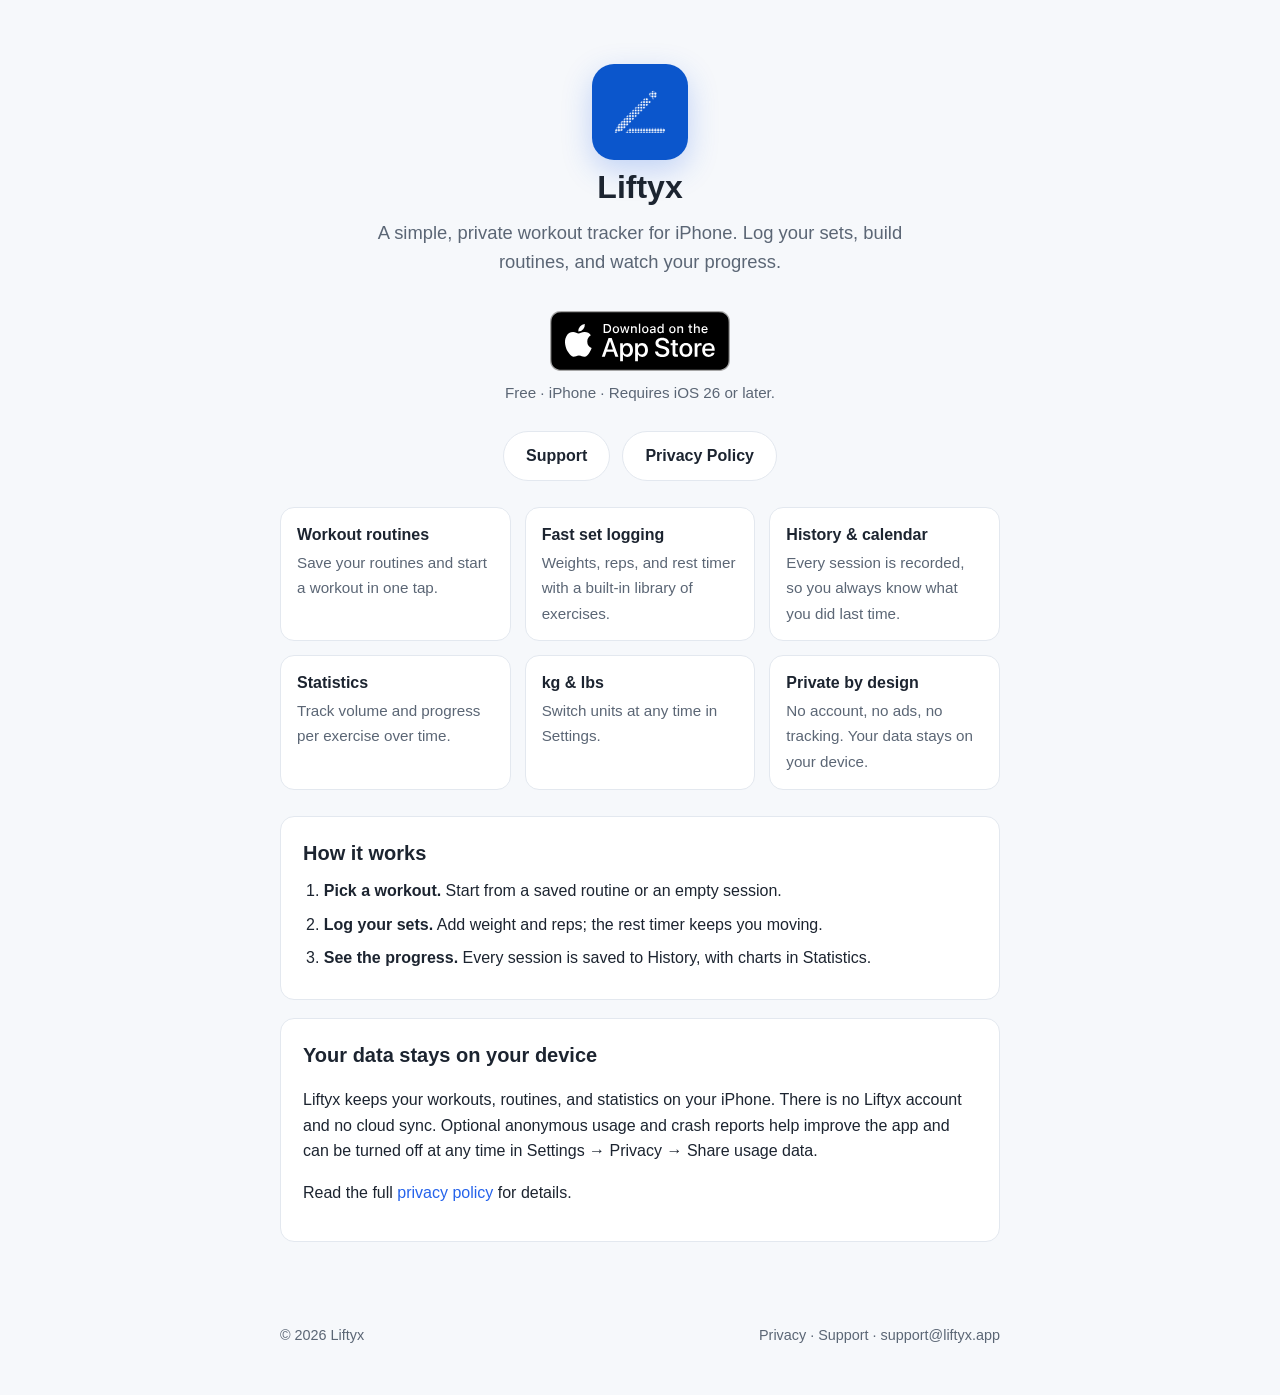
==== index.html @ 0518767a "docs: use site-home campaign link for App Store badge Co-Authored-By: Claude Opus 5.5 <noreply@anthr" ====
<!DOCTYPE html>
<html lang="en">
<head>
  <meta charset="utf-8">
  <meta name="viewport" content="width=device-width, initial-scale=1">
  <title>Liftyx — Private workout tracker for iPhone</title>
  <meta name="description" content="Simple, private workout tracker for iPhone. Log sets, build routines, and track progress — no account, no ads, your data stays on your device.">
  <link rel="canonical" href="https://liftyx.app/">
  <meta name="robots" content="index,follow">
  <meta name="theme-color" content="#0B56CC">
  <meta name="apple-itunes-app" content="app-id=6827282064">
  <link rel="icon" href="/favicon.ico" sizes="any">
  <link rel="icon" type="image/png" sizes="48x48" href="/assets/icon-48.png">
  <link rel="icon" type="image/png" sizes="96x96" href="/assets/icon-96.png">
  <link rel="icon" type="image/png" sizes="192x192" href="/assets/icon-192.png">
  <link rel="icon" type="image/png" sizes="512x512" href="/assets/icon-512.png">
  <link rel="apple-touch-icon" sizes="180x180" href="/assets/icon-180.png">
  <meta property="og:type" content="website">
  <meta property="og:site_name" content="Liftyx">
  <meta property="og:title" content="Liftyx — Private workout tracker for iPhone">
  <meta property="og:description" content="Log sets, build routines, and track progress without an account. No ads, no cloud sync — your data stays on your device.">
  <meta property="og:url" content="https://liftyx.app/">
  <meta property="og:image" content="https://liftyx.app/assets/og-image-iphone.png">
  <meta property="og:image:type" content="image/png">
  <meta property="og:image:width" content="1200">
  <meta property="og:image:height" content="630">
  <meta property="og:image:alt" content="Liftyx app icon and name on a blue background">
  <meta name="twitter:card" content="summary_large_image">
  <meta name="twitter:title" content="Liftyx — Private workout tracker for iPhone">
  <meta name="twitter:description" content="Log sets, build routines, and track progress without an account. No ads, no cloud sync — your data stays on your device.">
  <meta name="twitter:image" content="https://liftyx.app/assets/og-image-iphone.png">
  <meta name="twitter:image:alt" content="Liftyx app icon and name on a blue background">
  <link rel="stylesheet" href="styles.css">
  <script type="application/ld+json">
  {
    "@context": "https://schema.org",
    "@type": "MobileApplication",
    "name": "Liftyx",
    "url": "https://liftyx.app/",
    "image": "https://liftyx.app/assets/icon-512.png",
    "description": "A simple, private workout tracker for iPhone. Log sets, build routines, and track progress without an account.",
    "applicationCategory": "HealthApplication",
    "operatingSystem": "iOS 26 or later",
    "installUrl": "https://apps.apple.com/app/liftyx/id6827282064",
    "isAccessibleForFree": true,
    "offers": {
      "@type": "Offer",
      "price": "0",
      "priceCurrency": "USD"
    },
    "publisher": {
      "@type": "Organization",
      "name": "Liftyx",
      "url": "https://liftyx.app/"
    }
  }
  </script>
  <!-- Anonymous, cookieless page analytics (TelemetryDeck, EU). One event per
       visit; no cookies, no persistent identifier, no cross-site tracking. -->
  <script async
    src="https://cdn.telemetrydeck.com/websdk/telemetrydeck.min.js"
    data-app-id="2E9BFF76-CD1D-43EB-8166-FA7D9A68DCD7"
    data-page-engagement="false"></script>
</head>
<body>
  <main>
    <section class="hero">
      <img src="assets/icon-512.png" alt="Liftyx app icon" width="96" height="96">
      <h1>Liftyx</h1>
      <p class="tagline">A simple, private workout tracker for iPhone. Log your sets, build routines, and watch your progress.</p>
    </section>

    <p class="app-store">
      <a id="app-store-link"
         href="https://apps.apple.com/app/apple-store/id6827282064?pt=129602377&amp;ct=site-home&amp;mt=8"
         aria-label="Download Liftyx on the App Store">
        <picture>
          <source media="(prefers-color-scheme: dark)" srcset="assets/app-store-badge-white.svg">
          <img src="assets/app-store-badge-black.svg"
               alt="Download on the App Store" width="180" height="60">
        </picture>
      </a>
    </p>
    <p class="notice">Free · iPhone · Requires iOS&nbsp;26 or later.</p>

    <div class="actions">
      <a class="button" href="support.html">Support</a>
      <a class="button" href="privacy.html">Privacy Policy</a>
    </div>

    <ul class="features">
      <li>
        <strong>Workout routines</strong>
        <span>Save your routines and start a workout in one tap.</span>
      </li>
      <li>
        <strong>Fast set logging</strong>
        <span>Weights, reps, and rest timer with a built-in library of exercises.</span>
      </li>
      <li>
        <strong>History &amp; calendar</strong>
        <span>Every session is recorded, so you always know what you did last time.</span>
      </li>
      <li>
        <strong>Statistics</strong>
        <span>Track volume and progress per exercise over time.</span>
      </li>
      <li>
        <strong>kg &amp; lbs</strong>
        <span>Switch units at any time in Settings.</span>
      </li>
      <li>
        <strong>Private by design</strong>
        <span>No account, no ads, no tracking. Your data stays on your device.</span>
      </li>
    </ul>

    <div class="card">
      <h2>How it works</h2>
      <ol class="steps">
        <li><strong>Pick a workout.</strong> Start from a saved routine or an empty session.</li>
        <li><strong>Log your sets.</strong> Add weight and reps; the rest timer keeps you moving.</li>
        <li><strong>See the progress.</strong> Every session is saved to History, with charts in Statistics.</li>
      </ol>
    </div>

    <div class="card">
      <h2>Your data stays on your device</h2>
      <p>
        Liftyx keeps your workouts, routines, and statistics on your iPhone.
        There is no Liftyx account and no cloud sync. Optional anonymous usage and
        crash reports help improve the app and can be turned off at any time in
        Settings&nbsp;→&nbsp;Privacy&nbsp;→&nbsp;Share usage data.
      </p>
      <p>
        Read the full <a href="privacy.html">privacy policy</a> for details.
      </p>
    </div>
  </main>

  <footer>
    <span>© 2026 Liftyx</span>
    <span>
      <a href="privacy.html">Privacy</a> ·
      <a href="support.html">Support</a> ·
      <a href="mailto:support@liftyx.app">support@liftyx.app</a>
    </span>
  </footer>

  <script>
    // One anonymous click signal when the App Store badge is used. The v3 web
    // endpoint derives the same cookieless visitor hash as the pageview.
    (function () {
      var link = document.getElementById("app-store-link");
      if (!link) return;

      link.addEventListener("click", function () {
        var config = document.querySelector("script[data-app-id]");
        var appID = config && config.getAttribute("data-app-id");
        if (!appID) return;

        var isLocal =
          /^localhost$|^127(\.\d+){0,2}\.\d+$|^\[::1?\]$/.test(window.location.hostname) ||
          window.location.protocol === "file:";

        var payload = {
          appID: appID,
          url: window.location.href,
          referrer: document.referrer,
          locale: navigator.language,
          type: "Actions.AppStoreLink.clicked",
          isTestMode: isLocal ? "true" : "false",
        };
        var body = JSON.stringify(payload);
        var endpoint = "https://nom.telemetrydeck.com/v3/w/";

        if (navigator.sendBeacon) {
          navigator.sendBeacon(endpoint, new Blob([body], { type: "text/plain" }));
        } else {
          fetch(endpoint, {
            method: "POST",
            headers: { "Content-Type": "text/plain" },
            body: body,
            keepalive: true,
          });
        }
      });
    })();
  </script>
</body>
</html>
---- styles.css ----
/* Liftyx landing & policy pages — no external resources, no tracking. */

:root {
  --bg: #f6f8fb;
  --card: #ffffff;
  --text: #1c2430;
  --muted: #5b6675;
  --accent: #2563eb;
  --accent-strong: #1d4ed8;
  --border: #e3e8ef;
  --radius: 14px;
}

@media (prefers-color-scheme: dark) {
  :root {
    --bg: #0f1420;
    --card: #171e2c;
    --text: #e8ecf3;
    --muted: #a0aab8;
    --accent: #6d9bff;
    --accent-strong: #8db2ff;
    --border: #263041;
  }
}

* {
  box-sizing: border-box;
}

html {
  -webkit-text-size-adjust: 100%;
}

body {
  margin: 0;
  font-family: -apple-system, BlinkMacSystemFont, "Segoe UI", Roboto, Helvetica,
    Arial, sans-serif;
  line-height: 1.6;
  background: var(--bg);
  color: var(--text);
}

main {
  max-width: 760px;
  margin: 0 auto;
  padding: 40px 20px 64px;
}

a {
  color: var(--accent);
  text-decoration: none;
}

a:hover {
  text-decoration: underline;
}

h1 {
  font-size: 2rem;
  line-height: 1.2;
  margin: 0 0 8px;
}

h2 {
  font-size: 1.25rem;
  margin: 2.2rem 0 0.6rem;
}

h3 {
  font-size: 1.05rem;
  margin: 1.6rem 0 0.4rem;
}

p,
li {
  color: var(--text);
}

.muted {
  color: var(--muted);
}

/* Header / hero */

.hero {
  text-align: center;
  padding: 24px 0 8px;
}

.hero img {
  width: 96px;
  height: 96px;
  border-radius: 22px;
  box-shadow: 0 10px 30px rgba(37, 99, 235, 0.25);
}

.hero p.tagline {
  font-size: 1.15rem;
  color: var(--muted);
  margin: 12px auto 0;
  max-width: 34rem;
}

/* Cards */

.card {
  background: var(--card);
  border: 1px solid var(--border);
  border-radius: var(--radius);
  padding: 20px 22px;
  margin: 18px 0;
}

.card h2:first-child {
  margin-top: 0;
}

.steps {
  margin: 0;
  padding-left: 1.3rem;
}

.steps li {
  margin: 8px 0;
}

.features {
  display: grid;
  grid-template-columns: repeat(auto-fit, minmax(220px, 1fr));
  gap: 14px;
  margin: 26px 0;
  padding: 0;
  list-style: none;
}

.features li {
  background: var(--card);
  border: 1px solid var(--border);
  border-radius: var(--radius);
  padding: 14px 16px;
}

.features strong {
  display: block;
  margin-bottom: 2px;
}

.features span {
  color: var(--muted);
  font-size: 0.95rem;
}

/* Buttons */

.actions {
  display: flex;
  flex-wrap: wrap;
  gap: 12px;
  justify-content: center;
  margin: 26px 0 8px;
}

.button {
  display: inline-block;
  padding: 11px 22px;
  border-radius: 999px;
  font-weight: 600;
  border: 1px solid var(--border);
  background: var(--card);
  color: var(--text);
}

.button.primary {
  background: var(--accent-strong);
  border-color: var(--accent-strong);
  color: #fff;
}

.button.primary:hover {
  text-decoration: none;
  filter: brightness(1.05);
}

.button:hover {
  text-decoration: none;
}

/* App Store badge */

.app-store {
  margin: 26px 0 0;
  display: flex;
  justify-content: center;
}

.app-store a {
  display: inline-block;
  border-radius: 10px;
}

.app-store img {
  display: block;
  width: 180px;
  height: auto;
}

.notice {
  text-align: center;
  color: var(--muted);
  font-size: 0.95rem;
  margin-top: 10px;
}

/* Article pages */

.article h1 {
  margin-bottom: 4px;
}

.article .updated {
  color: var(--muted);
  margin-top: 0;
}

.article ul {
  padding-left: 1.25rem;
}

.article li {
  margin: 6px 0;
}

.back {
  display: inline-block;
  margin-bottom: 18px;
  font-size: 0.95rem;
}

/* Footer */

footer {
  max-width: 760px;
  margin: 0 auto;
  padding: 0 20px 48px;
  color: var(--muted);
  font-size: 0.9rem;
  display: flex;
  flex-wrap: wrap;
  gap: 8px 18px;
  justify-content: space-between;
}

footer a {
  color: var(--muted);
}

@media (max-width: 480px) {
  h1 {
    font-size: 1.6rem;
  }

  main {
    padding-top: 28px;
  }
}
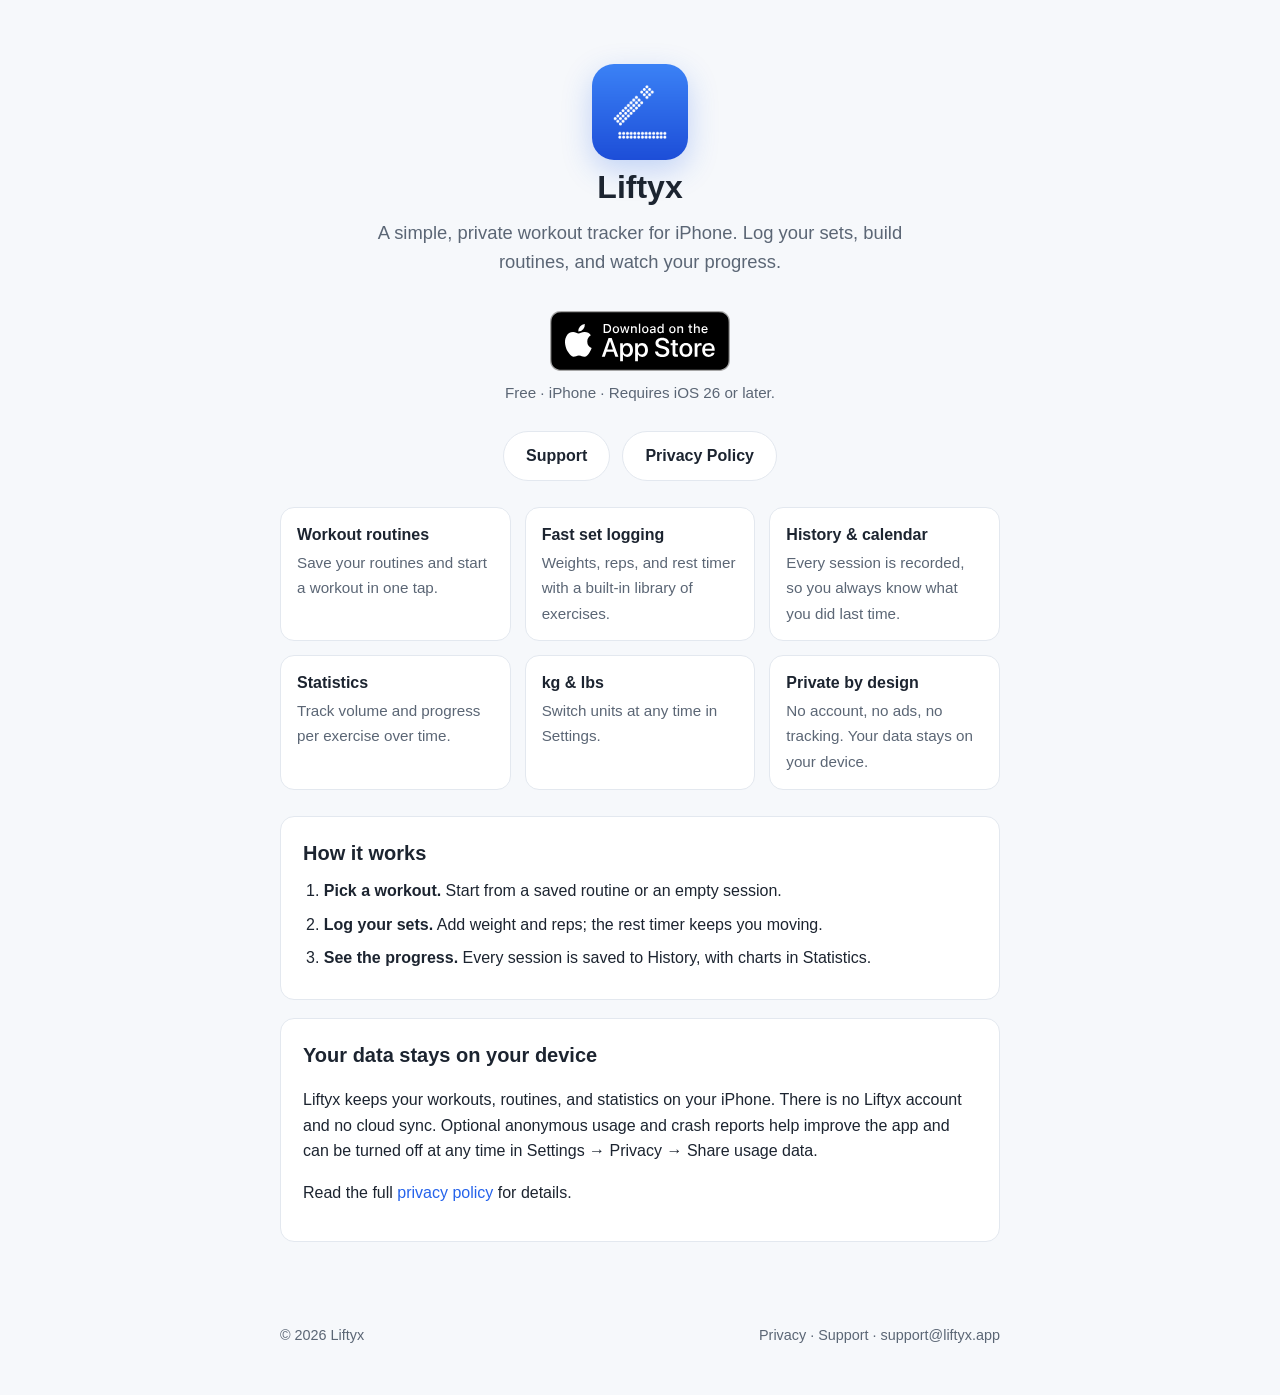
==== commit a738ab40: "docs: switch to the refined halftone pencil icon" ====
--- a/index.html
+++ b/index.html
@@ -72,7 +72,7 @@
 
     <p class="app-store">
       <a id="app-store-link"
-         href="https://apps.apple.com/app/apple-store/id6827282064?pt=129602377&amp;ct=site-home&amp;mt=8"
+         href="https://apps.apple.com/app/liftyx/id6827282064"
          aria-label="Download Liftyx on the App Store">
         <picture>
           <source media="(prefers-color-scheme: dark)" srcset="assets/app-store-badge-white.svg">
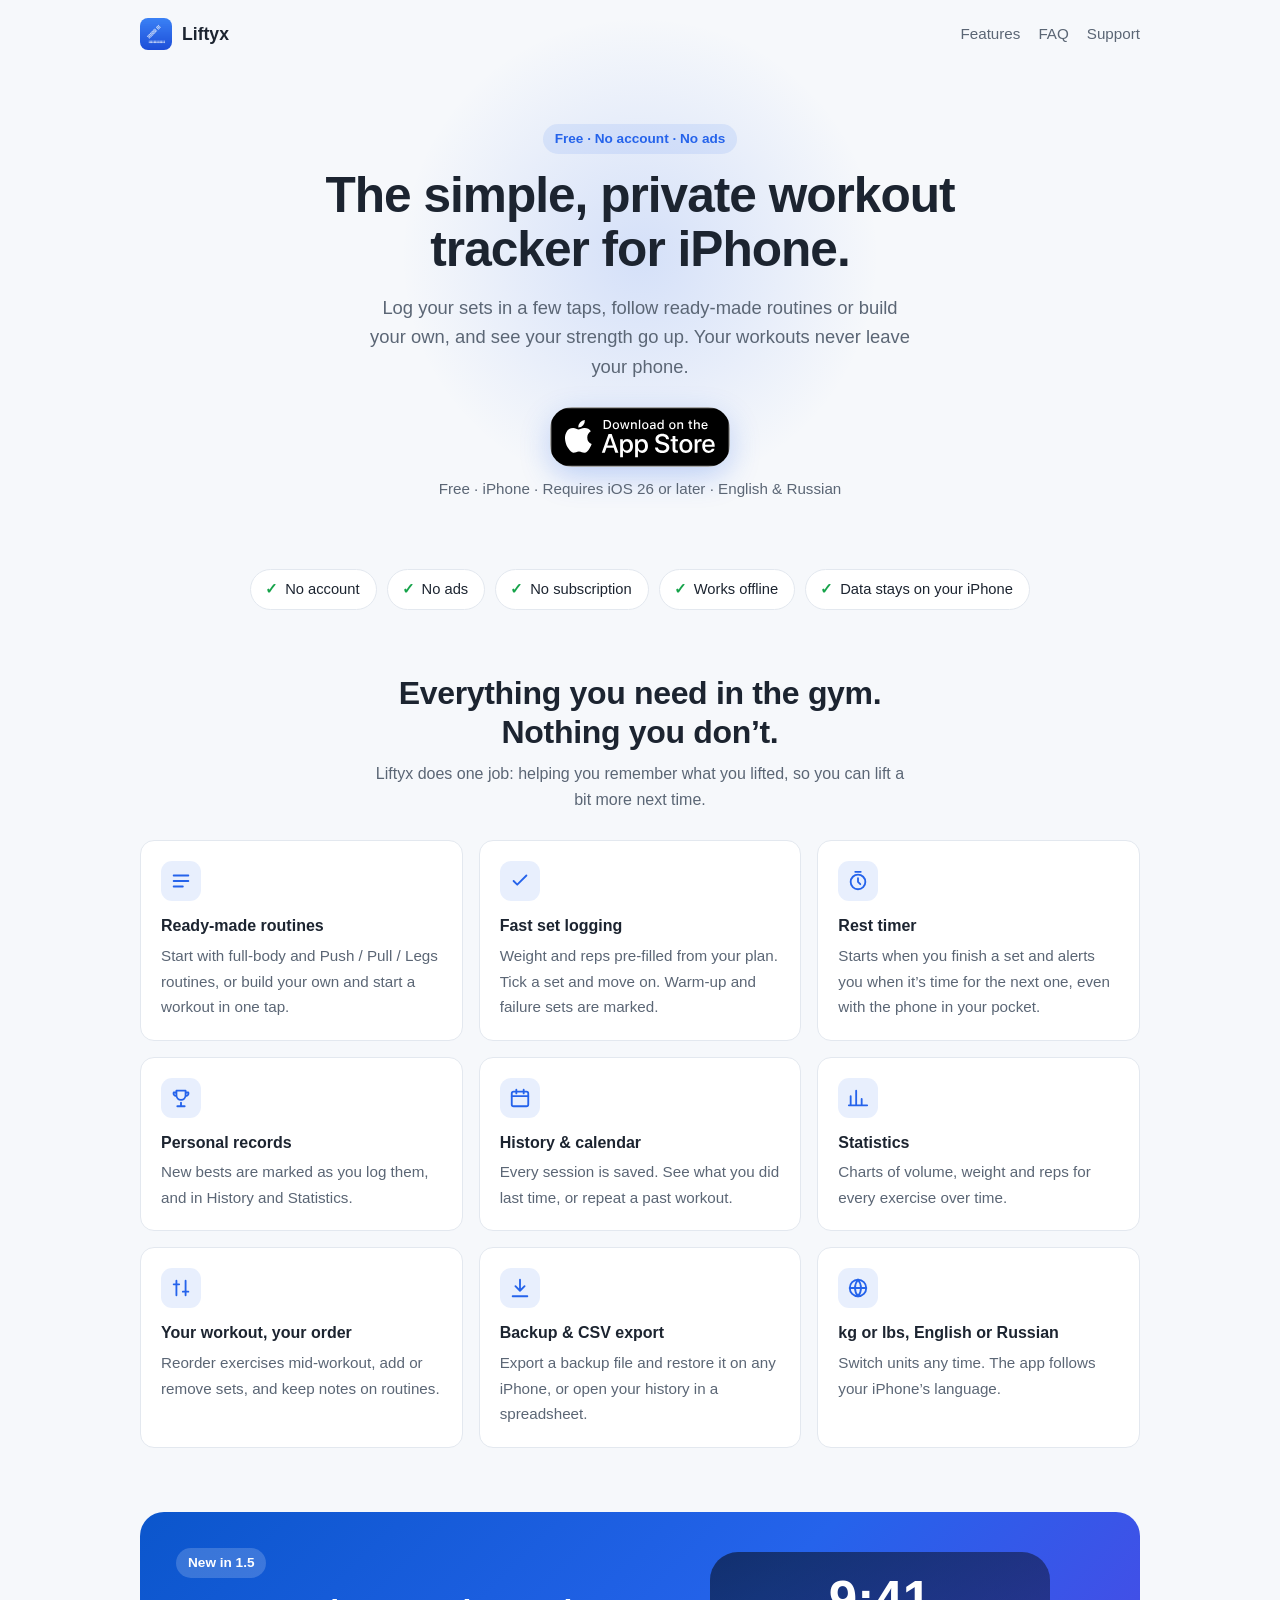
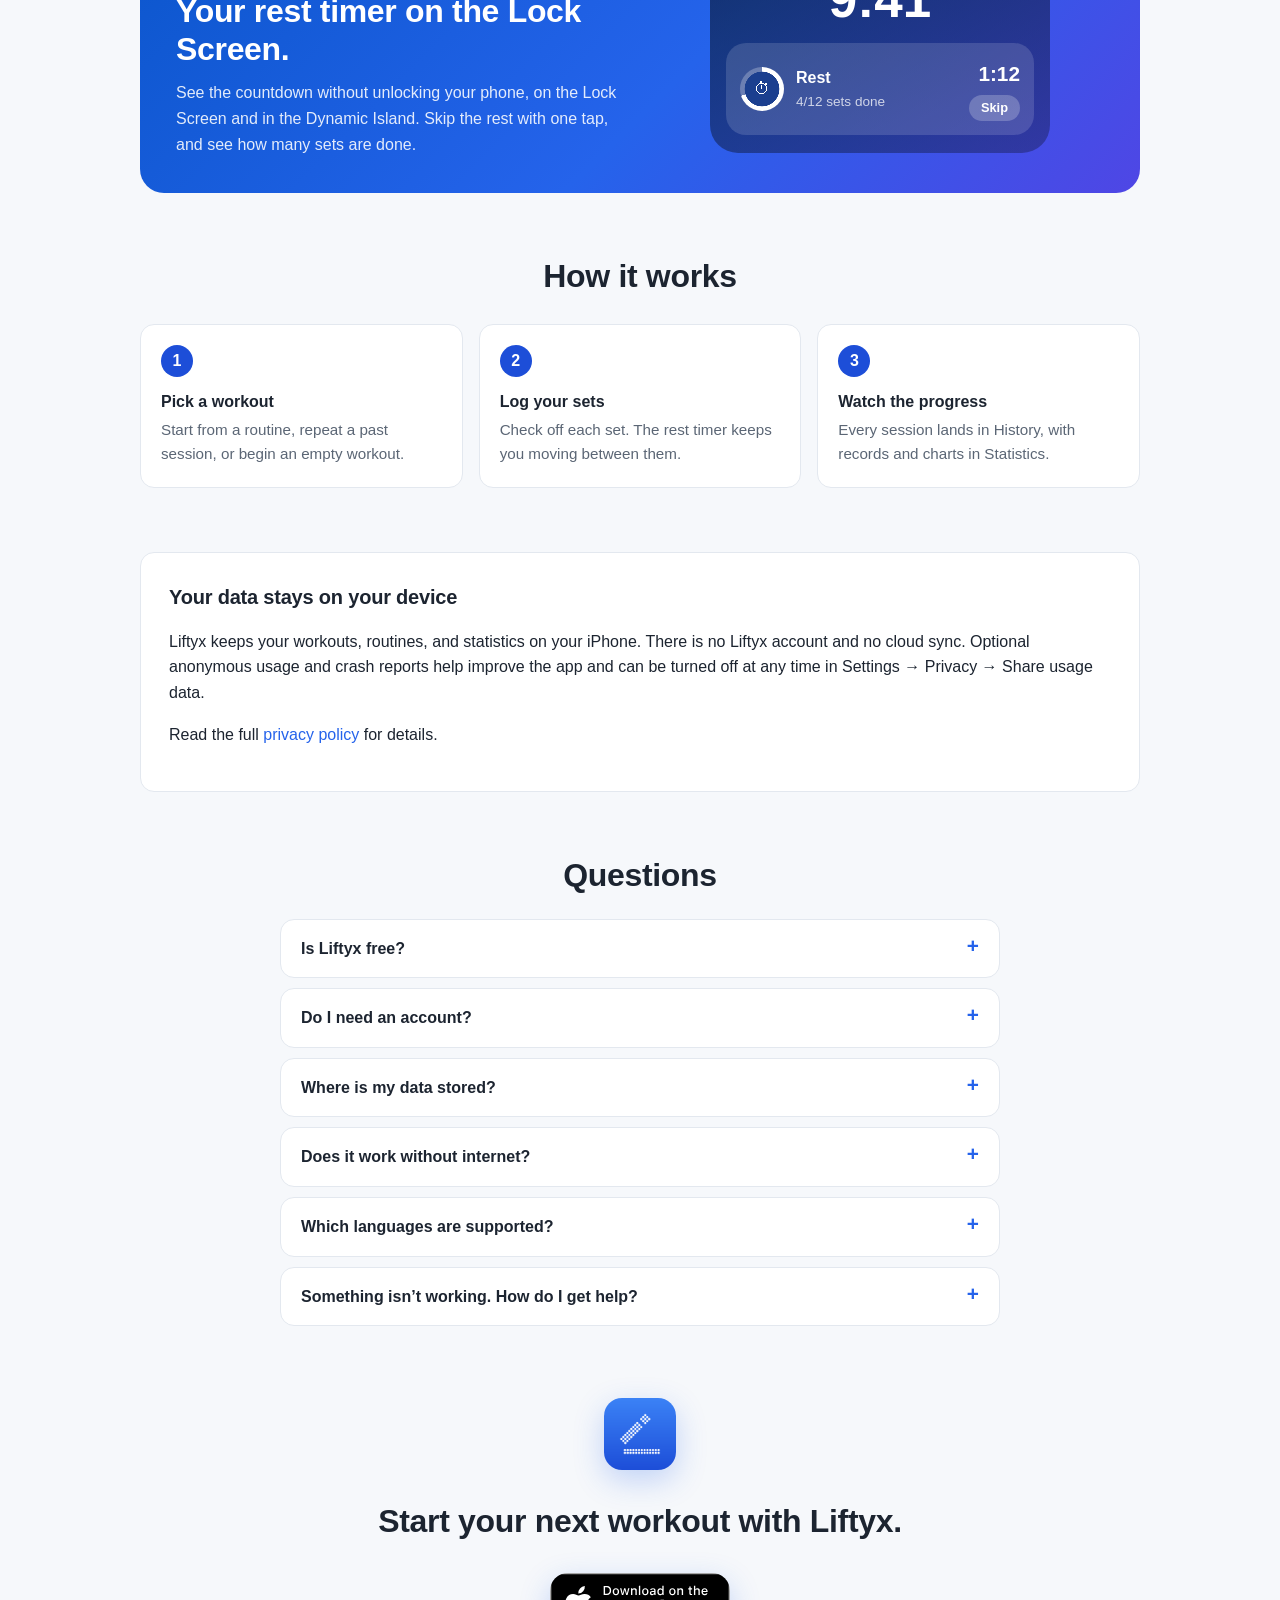
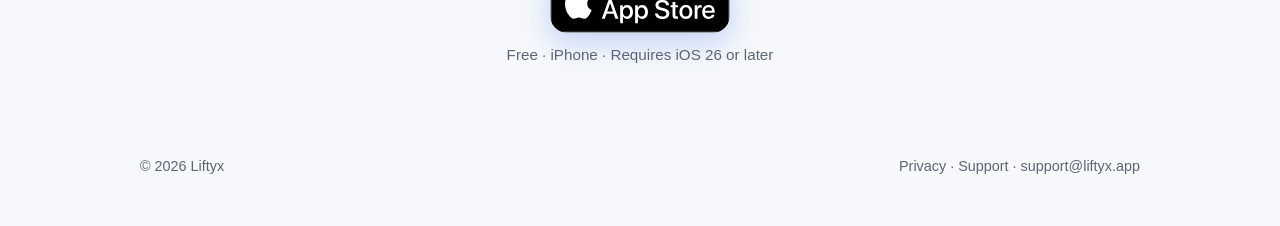
==== commit 68b2370d: "docs: redesign the landing page and add features and FAQ Adds a navigation bar, a centred header, th" ====
--- a/index.html
+++ b/index.html
@@ -43,6 +43,8 @@
     "operatingSystem": "iOS 26 or later",
     "installUrl": "https://apps.apple.com/app/liftyx/id6827282064",
     "isAccessibleForFree": true,
+    "inLanguage": ["en", "ru"],
+    "featureList": "Workout routines, set logging, rest timer, personal records, history calendar, statistics charts, kg and lbs, backup and CSV export",
     "offers": {
       "@type": "Offer",
       "price": "0",
@@ -55,6 +57,39 @@
     }
   }
   </script>
+  <script type="application/ld+json">
+  {
+    "@context": "https://schema.org",
+    "@type": "FAQPage",
+    "mainEntity": [
+      {
+        "@type": "Question",
+        "name": "Is Liftyx free?",
+        "acceptedAnswer": { "@type": "Answer", "text": "Yes. Liftyx is free, with no subscription, no in-app purchases and no ads." }
+      },
+      {
+        "@type": "Question",
+        "name": "Do I need an account?",
+        "acceptedAnswer": { "@type": "Answer", "text": "No. Open the app and start logging. There is no sign-up and no Liftyx account." }
+      },
+      {
+        "@type": "Question",
+        "name": "Where is my data stored?",
+        "acceptedAnswer": { "@type": "Answer", "text": "On your iPhone. Liftyx has no cloud sync. You can export a backup file at any time and import it on another iPhone, or export your history as CSV for a spreadsheet." }
+      },
+      {
+        "@type": "Question",
+        "name": "Does it work without internet?",
+        "acceptedAnswer": { "@type": "Answer", "text": "Yes. Everything works offline, so a gym with no signal is not a problem." }
+      },
+      {
+        "@type": "Question",
+        "name": "Which languages are supported?",
+        "acceptedAnswer": { "@type": "Answer", "text": "English and Russian. The app follows your iPhone's language." }
+      }
+    ]
+  }
+  </script>
   <!-- Anonymous, cookieless page analytics (TelemetryDeck, EU). One event per
        visit; no cookies, no persistent identifier, no cross-site tracking. -->
   <script async
@@ -62,69 +97,146 @@
     data-app-id="2E9BFF76-CD1D-43EB-8166-FA7D9A68DCD7"
     data-page-engagement="false"></script>
 </head>
-<body>
+<body class="landing">
+  <header class="site-nav">
+    <a class="brand" href="/">
+      <img src="assets/icon-96.png" alt="" width="32" height="32">
+      <span>Liftyx</span>
+    </a>
+    <nav aria-label="Main">
+      <a href="#features">Features</a>
+      <a href="#faq">FAQ</a>
+      <a href="support.html">Support</a>
+    </nav>
+  </header>
+
   <main>
     <section class="hero">
-      <img src="assets/icon-512.png" alt="Liftyx app icon" width="96" height="96">
-      <h1>Liftyx</h1>
-      <p class="tagline">A simple, private workout tracker for iPhone. Log your sets, build routines, and watch your progress.</p>
-    </section>
-
-    <p class="app-store">
-      <a id="app-store-link"
-         href="https://apps.apple.com/app/liftyx/id6827282064"
-         aria-label="Download Liftyx on the App Store">
-        <picture>
-          <source media="(prefers-color-scheme: dark)" srcset="assets/app-store-badge-white.svg">
-          <img src="assets/app-store-badge-black.svg"
-               alt="Download on the App Store" width="180" height="60">
-        </picture>
-      </a>
-    </p>
-    <p class="notice">Free · iPhone · Requires iOS&nbsp;26 or later.</p>
-
-    <div class="actions">
-      <a class="button" href="support.html">Support</a>
-      <a class="button" href="privacy.html">Privacy Policy</a>
-    </div>
-
-    <ul class="features">
-      <li>
-        <strong>Workout routines</strong>
-        <span>Save your routines and start a workout in one tap.</span>
-      </li>
-      <li>
-        <strong>Fast set logging</strong>
-        <span>Weights, reps, and rest timer with a built-in library of exercises.</span>
-      </li>
-      <li>
-        <strong>History &amp; calendar</strong>
-        <span>Every session is recorded, so you always know what you did last time.</span>
-      </li>
-      <li>
-        <strong>Statistics</strong>
-        <span>Track volume and progress per exercise over time.</span>
-      </li>
-      <li>
-        <strong>kg &amp; lbs</strong>
-        <span>Switch units at any time in Settings.</span>
-      </li>
-      <li>
-        <strong>Private by design</strong>
-        <span>No account, no ads, no tracking. Your data stays on your device.</span>
-      </li>
+      <div class="hero-copy">
+        <p class="eyebrow">Free · No account · No ads</p>
+        <h1>The simple, private workout tracker for iPhone.</h1>
+        <p class="tagline">Log your sets in a few taps, follow ready-made routines or build your own, and see your strength go up. Your workouts never leave your phone.</p>
+
+        <p class="app-store">
+          <a id="app-store-link" class="app-store-link"
+             href="https://apps.apple.com/app/apple-store/id6827282064?pt=129602377&amp;ct=site-home&amp;mt=8"
+             aria-label="Download Liftyx on the App Store">
+            <picture>
+              <source media="(prefers-color-scheme: dark)" srcset="assets/app-store-badge-white.svg">
+              <img src="assets/app-store-badge-black.svg"
+                   alt="Download on the App Store" width="180" height="60">
+            </picture>
+          </a>
+        </p>
+        <p class="notice">Free · iPhone · Requires iOS&nbsp;26 or later · English &amp; Russian</p>
+      </div>
+    </section>
+
+    <ul class="trust" aria-label="Promises">
+      <li>No account</li>
+      <li>No ads</li>
+      <li>No subscription</li>
+      <li>Works offline</li>
+      <li>Data stays on your iPhone</li>
     </ul>
 
-    <div class="card">
-      <h2>How it works</h2>
-      <ol class="steps">
-        <li><strong>Pick a workout.</strong> Start from a saved routine or an empty session.</li>
-        <li><strong>Log your sets.</strong> Add weight and reps; the rest timer keeps you moving.</li>
-        <li><strong>See the progress.</strong> Every session is saved to History, with charts in Statistics.</li>
+    <section id="features" class="section">
+      <h2 class="section-title">Everything you need in the gym. Nothing you don’t.</h2>
+      <p class="section-lead">Liftyx does one job: helping you remember what you lifted, so you can lift a bit more next time.</p>
+
+      <ul class="features">
+        <li>
+          <span class="icon" aria-hidden="true"><svg viewBox="0 0 24 24"><path d="M4 6h16M4 12h16M4 18h10"/></svg></span>
+          <strong>Ready-made routines</strong>
+          <span>Start with full-body and Push / Pull / Legs routines, or build your own and start a workout in one tap.</span>
+        </li>
+        <li>
+          <span class="icon" aria-hidden="true"><svg viewBox="0 0 24 24"><path d="M5 12l4 4L19 6"/></svg></span>
+          <strong>Fast set logging</strong>
+          <span>Weight and reps pre-filled from your plan. Tick a set and move on. Warm-up and failure sets are marked.</span>
+        </li>
+        <li>
+          <span class="icon" aria-hidden="true"><svg viewBox="0 0 24 24"><circle cx="12" cy="13" r="8"/><path d="M12 9v4l2.5 2.5M9 2h6"/></svg></span>
+          <strong>Rest timer</strong>
+          <span>Starts when you finish a set and alerts you when it’s time for the next one, even with the phone in your pocket.</span>
+        </li>
+        <li>
+          <span class="icon" aria-hidden="true"><svg viewBox="0 0 24 24"><path d="M8 21h8M12 17v4M7 4h10v5a5 5 0 0 1-10 0zM7 6H4a3 3 0 0 0 3 4M17 6h3a3 3 0 0 1-3 4"/></svg></span>
+          <strong>Personal records</strong>
+          <span>New bests are marked as you log them, and in History and Statistics.</span>
+        </li>
+        <li>
+          <span class="icon" aria-hidden="true"><svg viewBox="0 0 24 24"><rect x="3" y="5" width="18" height="16" rx="2"/><path d="M3 10h18M8 3v4M16 3v4"/></svg></span>
+          <strong>History &amp; calendar</strong>
+          <span>Every session is saved. See what you did last time, or repeat a past workout.</span>
+        </li>
+        <li>
+          <span class="icon" aria-hidden="true"><svg viewBox="0 0 24 24"><path d="M4 20V10M10 20V4M16 20v-7M22 20H2"/></svg></span>
+          <strong>Statistics</strong>
+          <span>Charts of volume, weight and reps for every exercise over time.</span>
+        </li>
+        <li>
+          <span class="icon" aria-hidden="true"><svg viewBox="0 0 24 24"><path d="M7 4v16M17 4v16M4 8h6M14 16h6"/></svg></span>
+          <strong>Your workout, your order</strong>
+          <span>Reorder exercises mid-workout, add or remove sets, and keep notes on routines.</span>
+        </li>
+        <li>
+          <span class="icon" aria-hidden="true"><svg viewBox="0 0 24 24"><path d="M12 3v12M7 10l5 5 5-5M4 21h16"/></svg></span>
+          <strong>Backup &amp; CSV export</strong>
+          <span>Export a backup file and restore it on any iPhone, or open your history in a spreadsheet.</span>
+        </li>
+        <li>
+          <span class="icon" aria-hidden="true"><svg viewBox="0 0 24 24"><path d="M3 12h18M12 3a14 14 0 0 1 0 18M12 3a14 14 0 0 0 0 18"/><circle cx="12" cy="12" r="9"/></svg></span>
+          <strong>kg or lbs, English or Russian</strong>
+          <span>Switch units any time. The app follows your iPhone’s language.</span>
+        </li>
+      </ul>
+    </section>
+
+    <section class="highlight">
+      <div class="highlight-copy">
+        <p class="eyebrow">New in 1.5</p>
+        <h2>Your rest timer on the Lock Screen.</h2>
+        <p>See the countdown without unlocking your phone, on the Lock Screen and in the Dynamic Island. Skip the rest with one tap, and see how many sets are done.</p>
+      </div>
+      <div class="lock" aria-hidden="true">
+        <div class="lock-time">9:41</div>
+        <div class="lock-activity">
+          <span class="lock-ring"><span>⏱</span></span>
+          <span class="lock-text">
+            <strong>Rest</strong>
+            <span>4/12 sets done</span>
+          </span>
+          <span class="lock-side">
+            <strong>1:12</strong>
+            <span class="lock-skip">Skip</span>
+          </span>
+        </div>
+      </div>
+    </section>
+
+    <section class="section">
+      <h2 class="section-title">How it works</h2>
+      <ol class="steps-grid">
+        <li>
+          <span class="step-num">1</span>
+          <strong>Pick a workout</strong>
+          <span>Start from a routine, repeat a past session, or begin an empty workout.</span>
+        </li>
+        <li>
+          <span class="step-num">2</span>
+          <strong>Log your sets</strong>
+          <span>Check off each set. The rest timer keeps you moving between them.</span>
+        </li>
+        <li>
+          <span class="step-num">3</span>
+          <strong>Watch the progress</strong>
+          <span>Every session lands in History, with records and charts in Statistics.</span>
+        </li>
       </ol>
-    </div>
-
-    <div class="card">
+    </section>
+
+    <section class="card privacy-card">
       <h2>Your data stays on your device</h2>
       <p>
         Liftyx keeps your workouts, routines, and statistics on your iPhone.
@@ -135,7 +247,54 @@
       <p>
         Read the full <a href="privacy.html">privacy policy</a> for details.
       </p>
-    </div>
+    </section>
+
+    <section id="faq" class="section">
+      <h2 class="section-title">Questions</h2>
+      <div class="faq">
+        <details>
+          <summary>Is Liftyx free?</summary>
+          <p>Yes. Liftyx is free, with no subscription, no in-app purchases and no ads.</p>
+        </details>
+        <details>
+          <summary>Do I need an account?</summary>
+          <p>No. Open the app and start logging. There is no sign-up and no Liftyx account.</p>
+        </details>
+        <details>
+          <summary>Where is my data stored?</summary>
+          <p>On your iPhone. Liftyx has no cloud sync. You can export a backup file at any time and import it on another iPhone, or export your history as CSV for a spreadsheet.</p>
+        </details>
+        <details>
+          <summary>Does it work without internet?</summary>
+          <p>Yes. Everything works offline, so a gym with no signal is not a problem.</p>
+        </details>
+        <details>
+          <summary>Which languages are supported?</summary>
+          <p>English and Russian. The app follows your iPhone’s language.</p>
+        </details>
+        <details>
+          <summary>Something isn’t working. How do I get help?</summary>
+          <p>Visit the <a href="support.html">support page</a> or write to <a href="mailto:support@liftyx.app">support@liftyx.app</a>.</p>
+        </details>
+      </div>
+    </section>
+
+    <section class="cta">
+      <img src="assets/icon-192.png" alt="" width="72" height="72">
+      <h2>Start your next workout with Liftyx.</h2>
+      <p class="app-store">
+        <a class="app-store-link"
+           href="https://apps.apple.com/app/apple-store/id6827282064?pt=129602377&amp;ct=site-home&amp;mt=8"
+           aria-label="Download Liftyx on the App Store">
+          <picture>
+            <source media="(prefers-color-scheme: dark)" srcset="assets/app-store-badge-white.svg">
+            <img src="assets/app-store-badge-black.svg"
+                 alt="Download on the App Store" width="180" height="60">
+          </picture>
+        </a>
+      </p>
+      <p class="notice">Free · iPhone · Requires iOS&nbsp;26 or later</p>
+    </section>
   </main>
 
   <footer>
@@ -148,13 +307,13 @@
   </footer>
 
   <script>
-    // One anonymous click signal when the App Store badge is used. The v3 web
+    // One anonymous click signal when an App Store badge is used. The v3 web
     // endpoint derives the same cookieless visitor hash as the pageview.
     (function () {
-      var link = document.getElementById("app-store-link");
-      if (!link) return;
-
-      link.addEventListener("click", function () {
+      var links = document.querySelectorAll(".app-store-link");
+      if (!links.length) return;
+
+      function sendClick() {
         var config = document.querySelector("script[data-app-id]");
         var appID = config && config.getAttribute("data-app-id");
         if (!appID) return;
@@ -184,7 +343,11 @@
             keepalive: true,
           });
         }
-      });
+      }
+
+      for (var i = 0; i < links.length; i++) {
+        links[i].addEventListener("click", sendClick);
+      }
     })();
   </script>
 </body>
--- a/styles.css
+++ b/styles.css
@@ -9,6 +9,10 @@
   --accent-strong: #1d4ed8;
   --border: #e3e8ef;
   --radius: 14px;
+  --accent-soft: rgba(37, 99, 235, 0.1);
+  --hero-glow: rgba(37, 99, 235, 0.16);
+  --phone: #0f1420;
+  --done: #16a34a;
 }
 
 @media (prefers-color-scheme: dark) {
@@ -20,6 +24,10 @@
     --accent: #6d9bff;
     --accent-strong: #8db2ff;
     --border: #263041;
+    --accent-soft: rgba(109, 155, 255, 0.14);
+    --hero-glow: rgba(109, 155, 255, 0.18);
+    --phone: #05070c;
+    --done: #4ade80;
   }
 }
 
@@ -236,6 +244,447 @@
   font-size: 0.95rem;
 }
 
+/* Landing page (index.html only) */
+
+.landing {
+  overflow-x: clip;
+}
+
+.landing main {
+  max-width: 1040px;
+  padding-top: 8px;
+}
+
+.landing footer {
+  max-width: 1040px;
+}
+
+.landing h2 {
+  letter-spacing: -0.01em;
+}
+
+.site-nav {
+  max-width: 1040px;
+  margin: 0 auto;
+  padding: 18px 20px;
+  display: flex;
+  align-items: center;
+  justify-content: space-between;
+  gap: 16px;
+}
+
+.brand {
+  display: inline-flex;
+  align-items: center;
+  gap: 10px;
+  font-weight: 700;
+  font-size: 1.1rem;
+  color: var(--text);
+}
+
+.brand:hover {
+  text-decoration: none;
+}
+
+.brand img {
+  border-radius: 8px;
+}
+
+.site-nav nav {
+  display: flex;
+  gap: 18px;
+  font-size: 0.95rem;
+}
+
+.site-nav nav a {
+  color: var(--muted);
+}
+
+.eyebrow {
+  display: inline-block;
+  margin: 0 0 14px;
+  padding: 4px 12px;
+  border-radius: 999px;
+  background: var(--accent-soft);
+  color: var(--accent);
+  font-size: 0.85rem;
+  font-weight: 600;
+}
+
+.landing .hero {
+  max-width: 44rem;
+  margin: 0 auto;
+  text-align: center;
+  padding: 48px 0 24px;
+  position: relative;
+}
+
+.landing .hero::before {
+  content: "";
+  position: absolute;
+  inset: -80px auto auto 50%;
+  margin-left: -260px;
+  width: 520px;
+  height: 520px;
+  background: radial-gradient(circle, var(--hero-glow), transparent 65%);
+  z-index: -1;
+  pointer-events: none;
+}
+
+.landing .hero h1 {
+  font-size: clamp(2rem, 4.6vw, 3.1rem);
+  line-height: 1.1;
+  letter-spacing: -0.02em;
+  margin: 0 0 16px;
+}
+
+.landing .hero p.tagline {
+  margin: 0 auto;
+  max-width: 34rem;
+}
+
+.landing .hero .app-store {
+  justify-content: center;
+}
+
+/* Promises strip */
+
+.trust {
+  display: flex;
+  flex-wrap: wrap;
+  justify-content: center;
+  gap: 10px;
+  list-style: none;
+  padding: 0;
+  margin: 28px 0 8px;
+}
+
+.trust li {
+  padding: 8px 16px 8px 34px;
+  border-radius: 999px;
+  border: 1px solid var(--border);
+  background: var(--card);
+  font-size: 0.92rem;
+  font-weight: 500;
+  position: relative;
+}
+
+.trust li::before {
+  content: "✓";
+  position: absolute;
+  left: 14px;
+  color: var(--done);
+  font-weight: 700;
+}
+
+/* Sections */
+
+.section {
+  margin: 64px 0 0;
+}
+
+.section-title {
+  font-size: clamp(1.5rem, 3vw, 2rem);
+  line-height: 1.2;
+  text-align: center;
+  margin: 0 auto 10px;
+  max-width: 36rem;
+}
+
+.section-lead {
+  text-align: center;
+  color: var(--muted);
+  max-width: 34rem;
+  margin: 0 auto 8px;
+}
+
+.landing .features {
+  grid-template-columns: repeat(auto-fit, minmax(260px, 1fr));
+  gap: 16px;
+  margin-top: 28px;
+}
+
+.landing .features li {
+  padding: 20px;
+  transition: border-color 0.15s ease, transform 0.15s ease;
+}
+
+.landing .features li:hover {
+  border-color: var(--accent);
+  transform: translateY(-2px);
+}
+
+.landing .features strong {
+  margin: 12px 0 4px;
+}
+
+.icon {
+  display: inline-flex;
+  width: 40px;
+  height: 40px;
+  border-radius: 11px;
+  align-items: center;
+  justify-content: center;
+  background: var(--accent-soft);
+}
+
+.icon svg {
+  width: 22px;
+  height: 22px;
+  fill: none;
+  stroke: var(--accent);
+  stroke-width: 2;
+  stroke-linecap: round;
+  stroke-linejoin: round;
+}
+
+/* Lock Screen highlight */
+
+.highlight {
+  margin: 64px 0 0;
+  padding: 36px;
+  border-radius: 24px;
+  background: linear-gradient(135deg, #0b56cc, #2563eb 55%, #4f46e5);
+  color: #fff;
+  display: grid;
+  grid-template-columns: 1fr 1fr;
+  gap: 32px;
+  align-items: center;
+}
+
+.highlight h2 {
+  font-size: clamp(1.5rem, 3vw, 2rem);
+  line-height: 1.2;
+  margin: 0 0 12px;
+}
+
+.highlight p {
+  color: rgba(255, 255, 255, 0.88);
+  margin: 0;
+}
+
+.highlight .eyebrow {
+  background: rgba(255, 255, 255, 0.18);
+  color: #fff;
+  margin-bottom: 14px;
+}
+
+.lock {
+  justify-self: center;
+  width: 100%;
+  max-width: 340px;
+  padding: 22px 16px 18px;
+  border-radius: 28px;
+  background: linear-gradient(160deg, rgba(5, 7, 12, 0.55), rgba(5, 7, 12, 0.3));
+  text-align: center;
+}
+
+.lock-time {
+  font-size: 3.2rem;
+  font-weight: 700;
+  line-height: 1;
+  margin-bottom: 18px;
+  font-variant-numeric: tabular-nums;
+}
+
+.lock-activity {
+  display: flex;
+  align-items: center;
+  gap: 12px;
+  padding: 14px;
+  border-radius: 20px;
+  background: rgba(255, 255, 255, 0.14);
+  text-align: left;
+}
+
+.lock-ring {
+  width: 44px;
+  height: 44px;
+  flex: none;
+  border-radius: 50%;
+  display: inline-flex;
+  align-items: center;
+  justify-content: center;
+  background:
+    radial-gradient(closest-side, #1b3f8f 78%, transparent 80% 100%),
+    conic-gradient(#fff 70%, rgba(255, 255, 255, 0.25) 0);
+  font-size: 1rem;
+}
+
+.lock-text {
+  flex: 1;
+  display: flex;
+  flex-direction: column;
+}
+
+.lock-text span {
+  font-size: 0.85rem;
+  color: rgba(255, 255, 255, 0.75);
+}
+
+.lock-side {
+  display: flex;
+  flex-direction: column;
+  align-items: flex-end;
+  gap: 4px;
+}
+
+.lock-side strong {
+  font-size: 1.3rem;
+  font-variant-numeric: tabular-nums;
+}
+
+.lock-skip {
+  font-size: 0.8rem;
+  font-weight: 600;
+  padding: 3px 12px;
+  border-radius: 999px;
+  background: rgba(255, 255, 255, 0.22);
+}
+
+/* How it works */
+
+.steps-grid {
+  list-style: none;
+  padding: 0;
+  margin: 28px 0 0;
+  display: grid;
+  grid-template-columns: repeat(auto-fit, minmax(220px, 1fr));
+  gap: 16px;
+}
+
+.steps-grid li {
+  background: var(--card);
+  border: 1px solid var(--border);
+  border-radius: var(--radius);
+  padding: 20px;
+  display: flex;
+  flex-direction: column;
+}
+
+.steps-grid strong {
+  margin: 12px 0 4px;
+}
+
+.steps-grid span:not(.step-num) {
+  color: var(--muted);
+  font-size: 0.95rem;
+}
+
+.step-num {
+  width: 32px;
+  height: 32px;
+  border-radius: 50%;
+  display: inline-flex;
+  align-items: center;
+  justify-content: center;
+  background: var(--accent-strong);
+  color: #fff;
+  font-weight: 700;
+}
+
+.privacy-card {
+  margin-top: 64px;
+  padding: 28px;
+}
+
+/* FAQ */
+
+.faq {
+  max-width: 720px;
+  margin: 24px auto 0;
+}
+
+.faq details {
+  background: var(--card);
+  border: 1px solid var(--border);
+  border-radius: var(--radius);
+  padding: 0 20px;
+  margin-bottom: 10px;
+}
+
+.faq summary {
+  cursor: pointer;
+  font-weight: 600;
+  padding: 16px 0;
+  list-style: none;
+  display: flex;
+  justify-content: space-between;
+  gap: 16px;
+}
+
+.faq summary::-webkit-details-marker {
+  display: none;
+}
+
+.faq summary::after {
+  content: "+";
+  color: var(--accent);
+  font-size: 1.3rem;
+  line-height: 1;
+}
+
+.faq details[open] summary::after {
+  content: "−";
+}
+
+.faq details p {
+  margin: 0 0 16px;
+  color: var(--muted);
+}
+
+/* Final call to action */
+
+.cta {
+  margin: 72px 0 24px;
+  text-align: center;
+}
+
+.cta img {
+  border-radius: 18px;
+  box-shadow: 0 10px 30px rgba(37, 99, 235, 0.25);
+}
+
+.cta h2 {
+  font-size: clamp(1.5rem, 3vw, 2rem);
+  margin: 18px 0 0;
+}
+
+@media (max-width: 820px) {
+  .highlight {
+    grid-template-columns: 1fr;
+  }
+
+  .landing .hero {
+    padding-top: 24px;
+  }
+
+  .highlight {
+    padding: 28px 22px;
+    text-align: center;
+  }
+}
+
+@media (max-width: 480px) {
+  .site-nav nav {
+    gap: 14px;
+  }
+
+  .landing .hero h1 {
+    font-size: 1.9rem;
+  }
+}
+
+@media (prefers-reduced-motion: reduce) {
+  .landing .features li {
+    transition: none;
+  }
+
+  .landing .features li:hover {
+    transform: none;
+  }
+}
+
 /* Footer */
 
 footer {
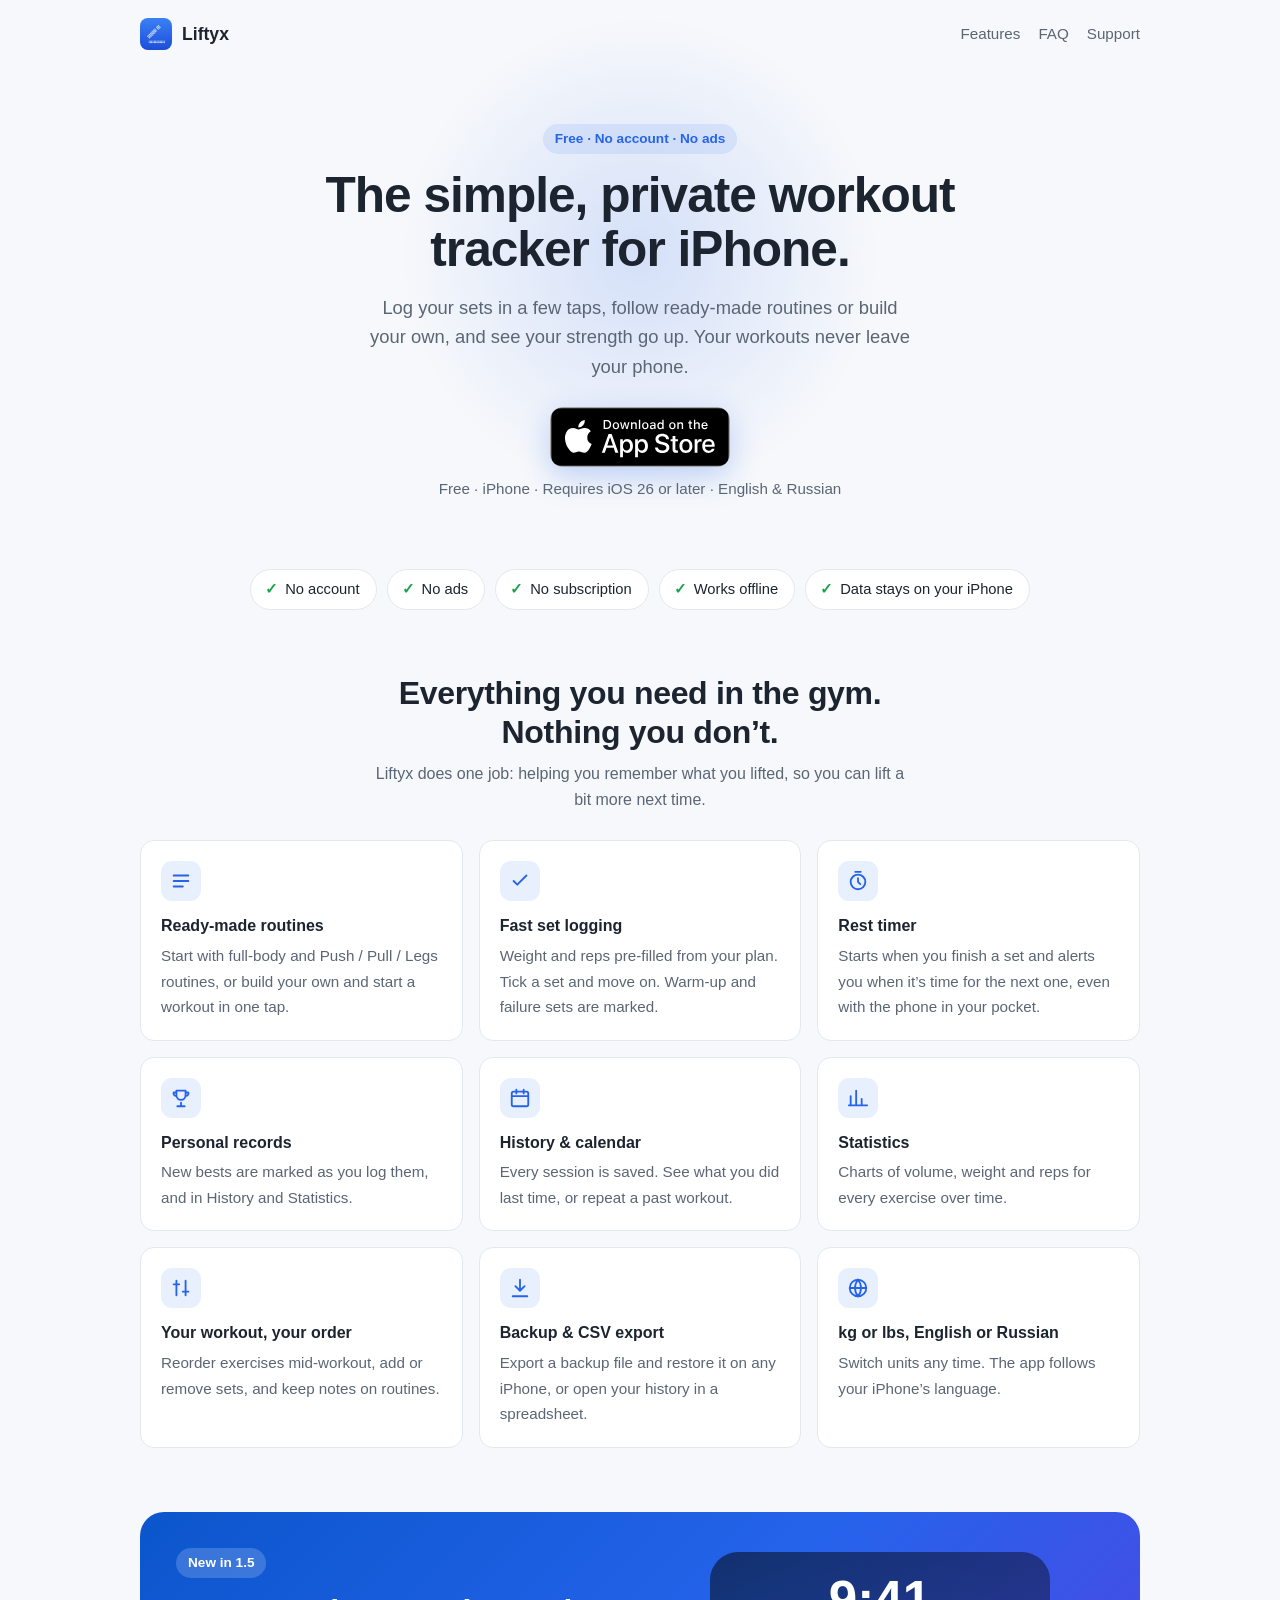
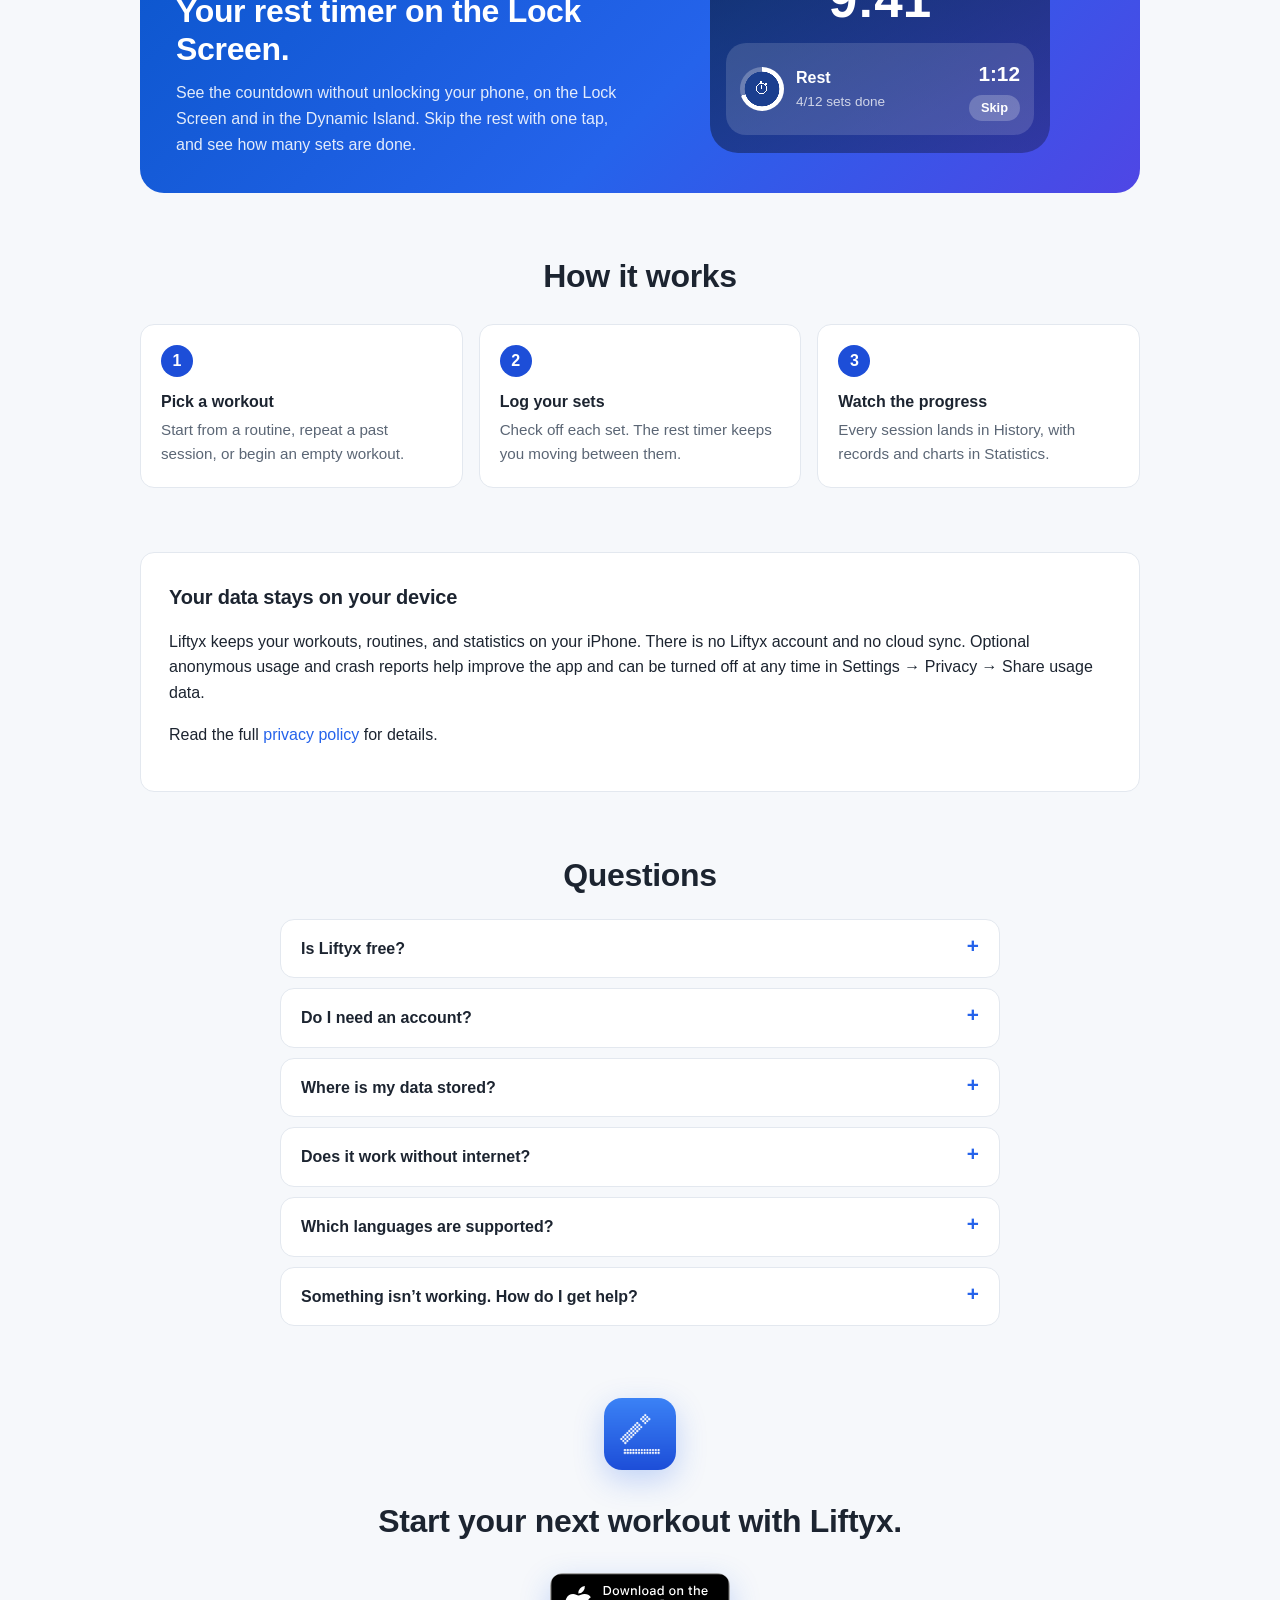
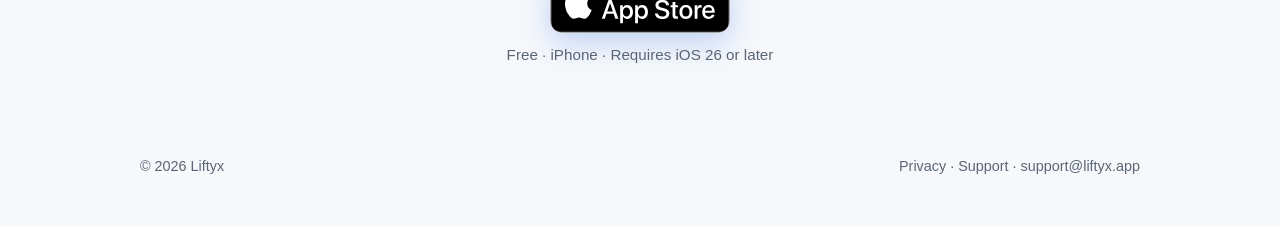
==== commit dc8b2466: "docs: smooth App Store badge corners and version the stylesheet link The section image rules clipped" ====
--- a/index.html
+++ b/index.html
@@ -30,7 +30,7 @@
   <meta name="twitter:description" content="Log sets, build routines, and track progress without an account. No ads, no cloud sync — your data stays on your device.">
   <meta name="twitter:image" content="https://liftyx.app/assets/og-image-iphone.png">
   <meta name="twitter:image:alt" content="Liftyx app icon and name on a blue background">
-  <link rel="stylesheet" href="styles.css">
+  <link rel="stylesheet" href="styles.css?v=2026-11-20">
   <script type="application/ld+json">
   {
     "@context": "https://schema.org",
--- a/styles.css
+++ b/styles.css
@@ -212,6 +212,12 @@
   height: auto;
 }
 
+/* Match the badge's own corner; the section image rules (.hero img,
+   .cta img) would otherwise clip it with a larger radius. */
+.app-store a img {
+  border-radius: 13px;
+}
+
 .notice {
   text-align: center;
   color: var(--muted);
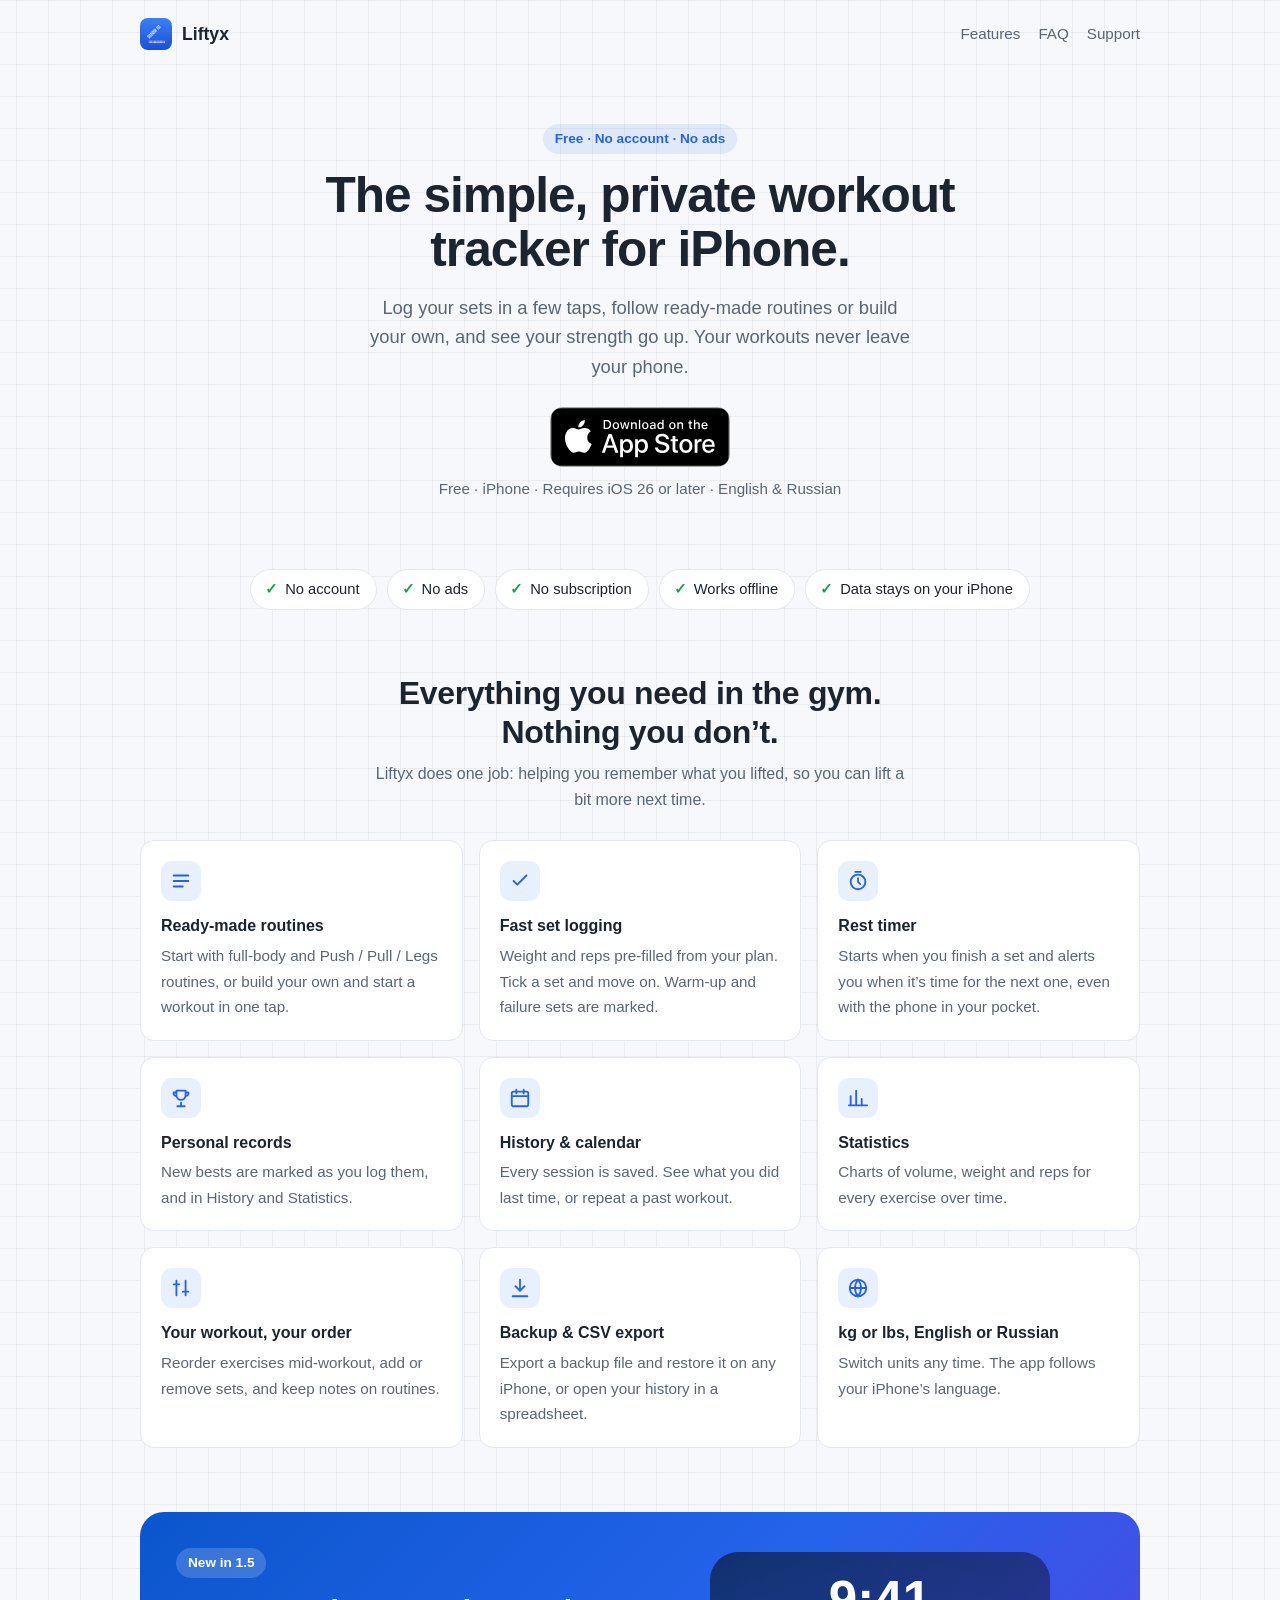
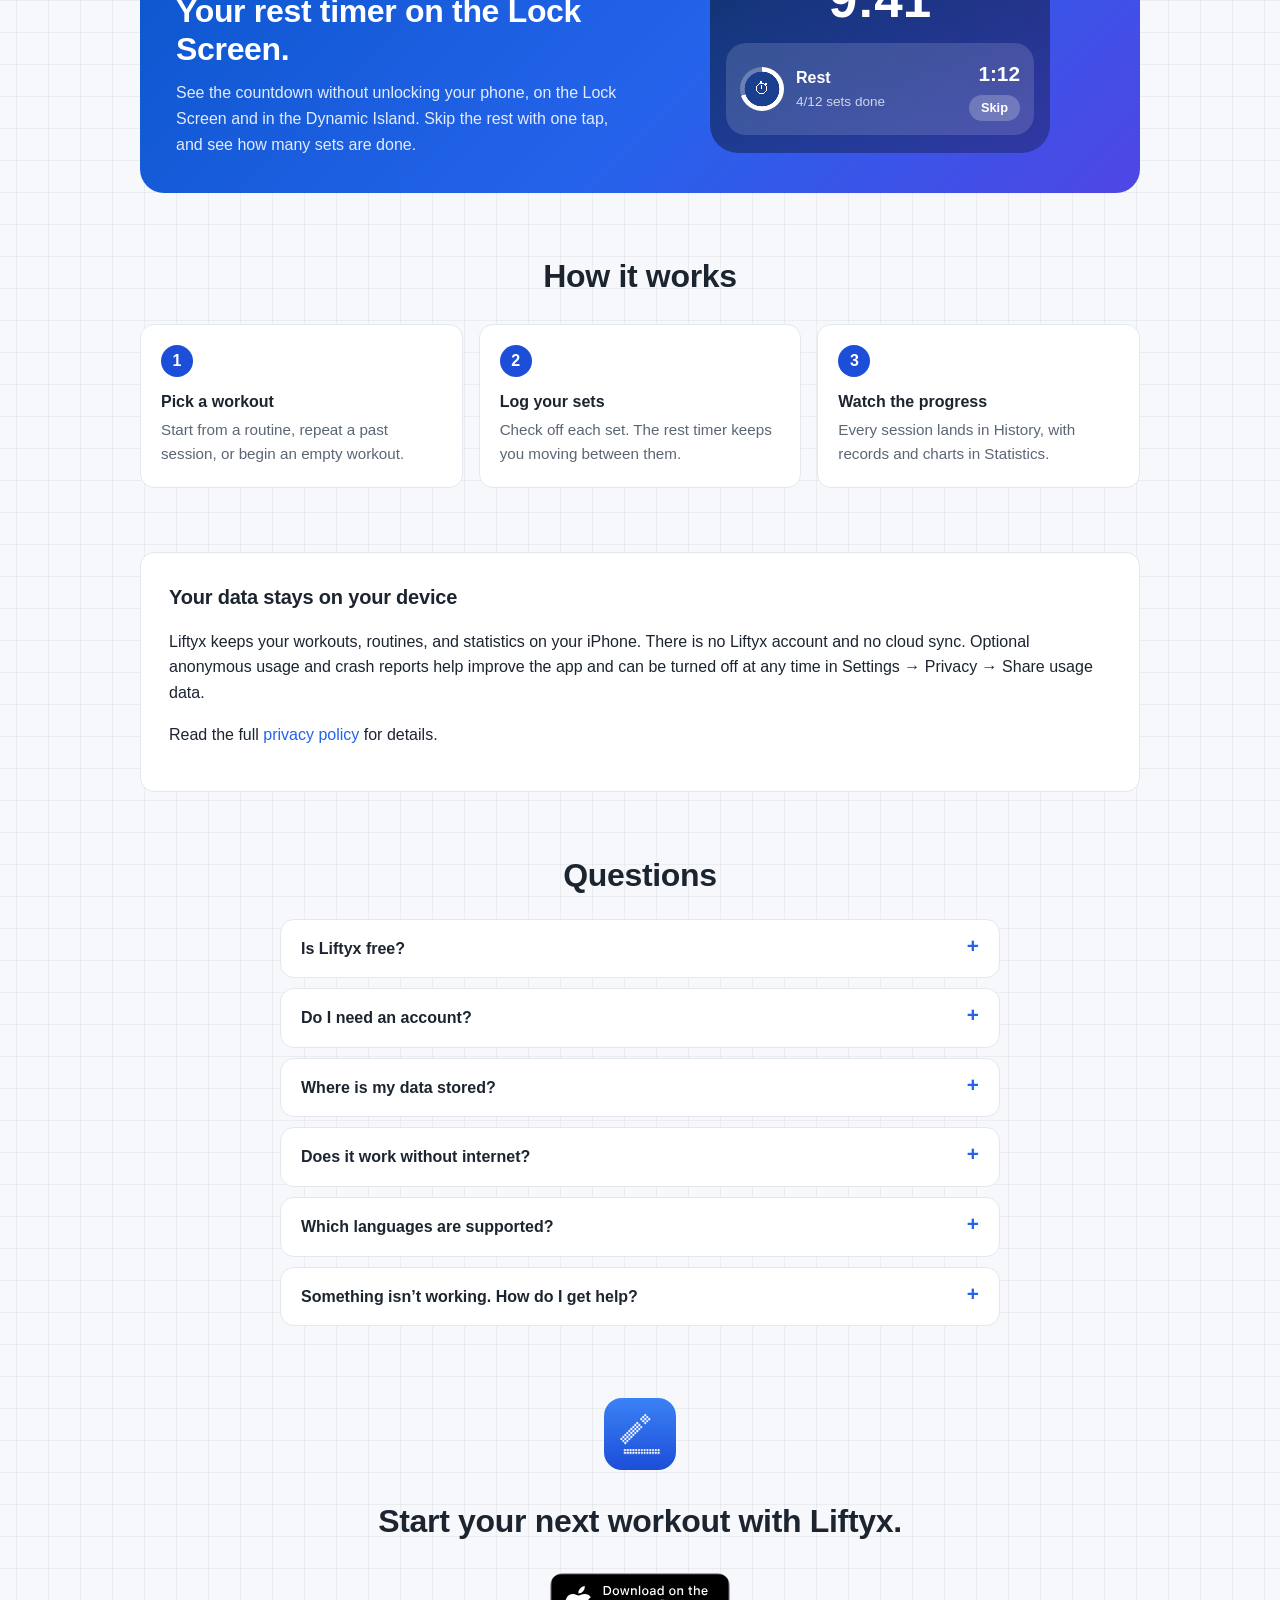
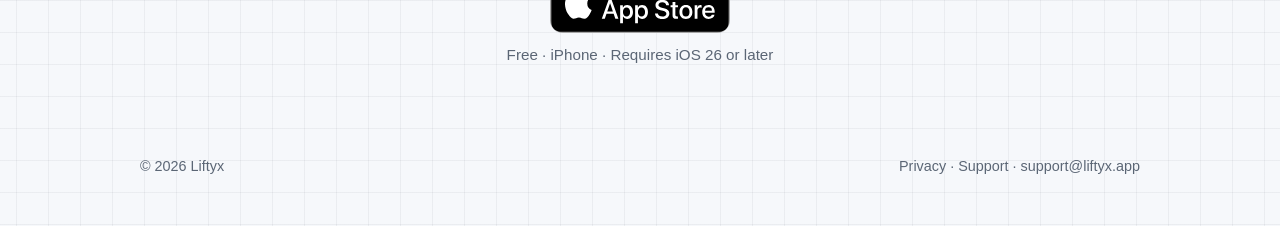
==== commit f3adb2aa: "docs: drop the glow and badge shadows, add a faint grid background Landing page only: a 32px grid in" ====
--- a/index.html
+++ b/index.html
@@ -30,7 +30,7 @@
   <meta name="twitter:description" content="Log sets, build routines, and track progress without an account. No ads, no cloud sync — your data stays on your device.">
   <meta name="twitter:image" content="https://liftyx.app/assets/og-image-iphone.png">
   <meta name="twitter:image:alt" content="Liftyx app icon and name on a blue background">
-  <link rel="stylesheet" href="styles.css?v=2026-11-20">
+  <link rel="stylesheet" href="styles.css?v=2026-11-20-2">
   <script type="application/ld+json">
   {
     "@context": "https://schema.org",
--- a/styles.css
+++ b/styles.css
@@ -10,8 +10,7 @@
   --border: #e3e8ef;
   --radius: 14px;
   --accent-soft: rgba(37, 99, 235, 0.1);
-  --hero-glow: rgba(37, 99, 235, 0.16);
-  --phone: #0f1420;
+  --grid-line: rgba(28, 36, 48, 0.05);
   --done: #16a34a;
 }
 
@@ -25,8 +24,7 @@
     --accent-strong: #8db2ff;
     --border: #263041;
     --accent-soft: rgba(109, 155, 255, 0.14);
-    --hero-glow: rgba(109, 155, 255, 0.18);
-    --phone: #05070c;
+    --grid-line: rgba(255, 255, 255, 0.04);
     --done: #4ade80;
   }
 }
@@ -48,6 +46,15 @@
   color: var(--text);
 }
 
+/* A faint 32px grid behind the landing page; cards keep their solid surface. */
+body.landing {
+  background-image:
+    linear-gradient(var(--grid-line) 1px, transparent 1px),
+    linear-gradient(90deg, var(--grid-line) 1px, transparent 1px);
+  background-size: 32px 32px;
+  background-position: center top;
+}
+
 main {
   max-width: 760px;
   margin: 0 auto;
@@ -99,7 +106,6 @@
   width: 96px;
   height: 96px;
   border-radius: 22px;
-  box-shadow: 0 10px 30px rgba(37, 99, 235, 0.25);
 }
 
 .hero p.tagline {
@@ -323,18 +329,6 @@
   text-align: center;
   padding: 48px 0 24px;
   position: relative;
-}
-
-.landing .hero::before {
-  content: "";
-  position: absolute;
-  inset: -80px auto auto 50%;
-  margin-left: -260px;
-  width: 520px;
-  height: 520px;
-  background: radial-gradient(circle, var(--hero-glow), transparent 65%);
-  z-index: -1;
-  pointer-events: none;
 }
 
 .landing .hero h1 {
@@ -648,7 +642,6 @@
 
 .cta img {
   border-radius: 18px;
-  box-shadow: 0 10px 30px rgba(37, 99, 235, 0.25);
 }
 
 .cta h2 {
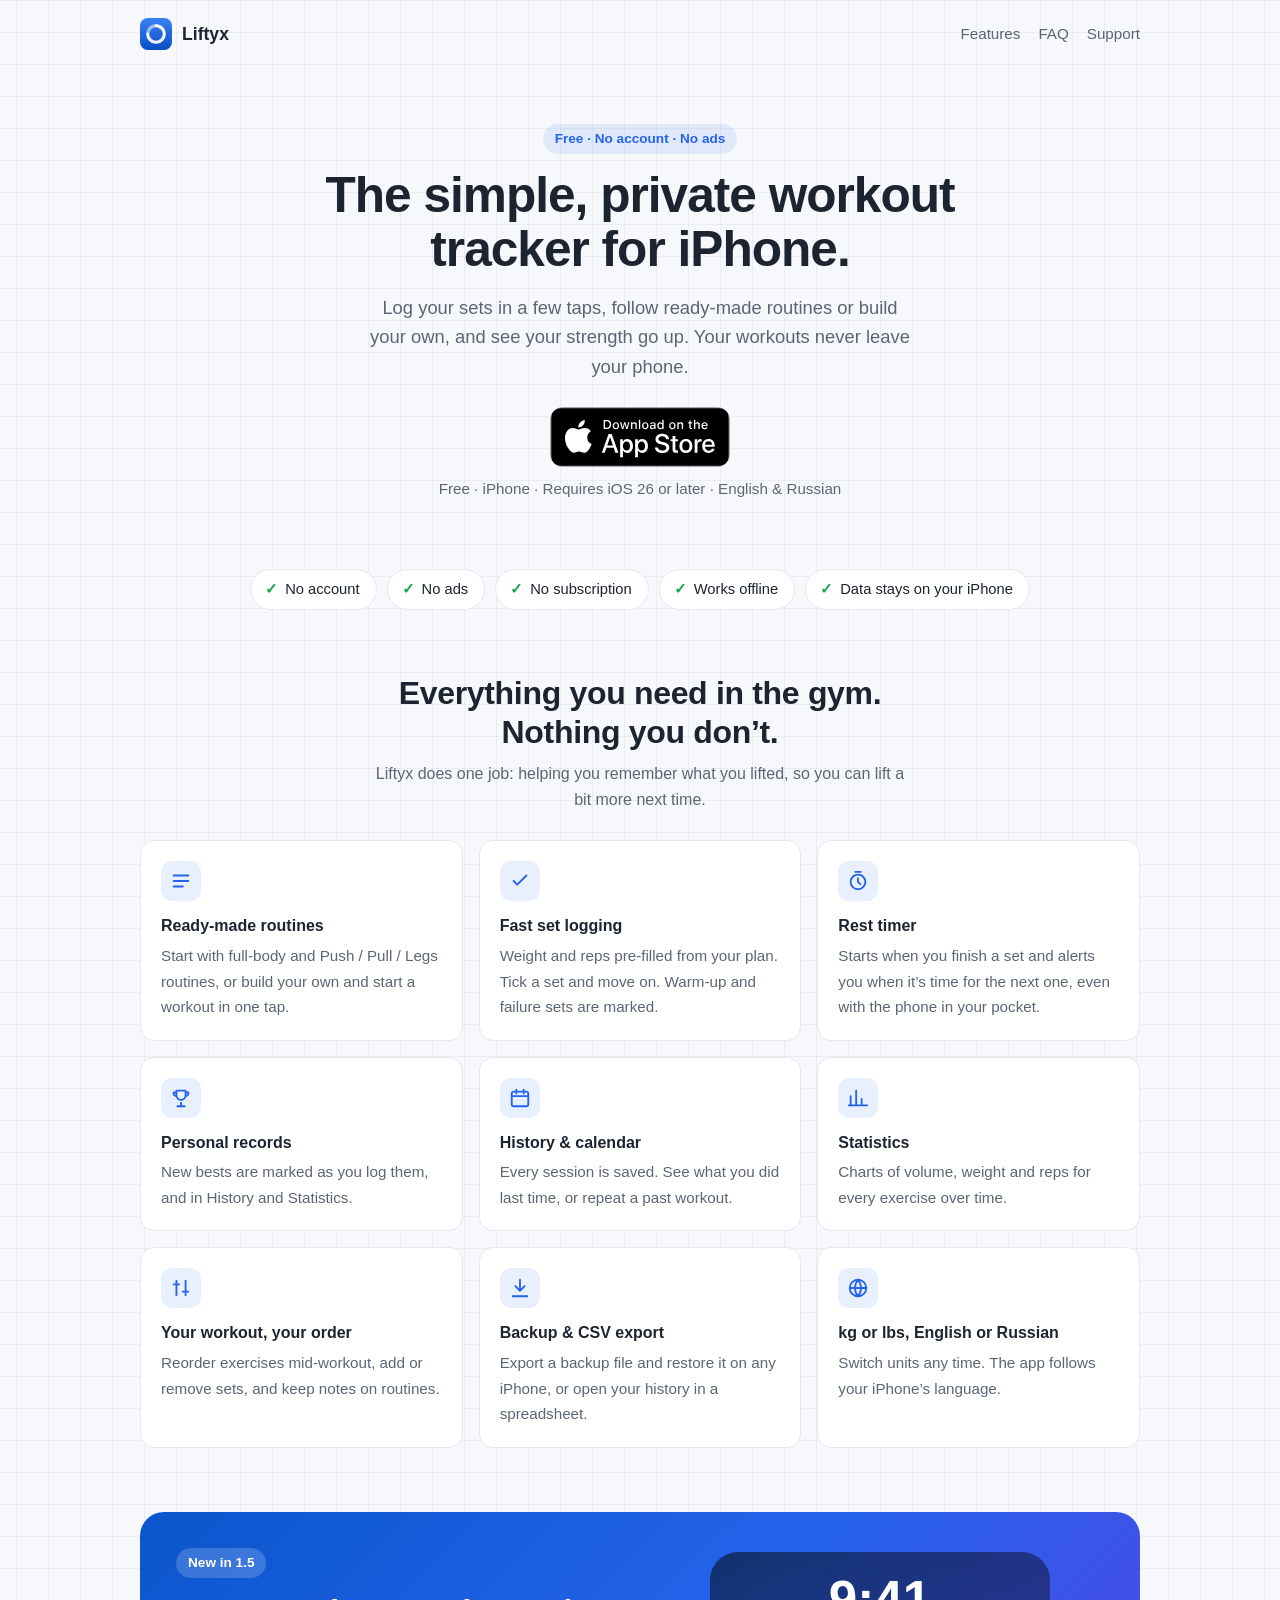
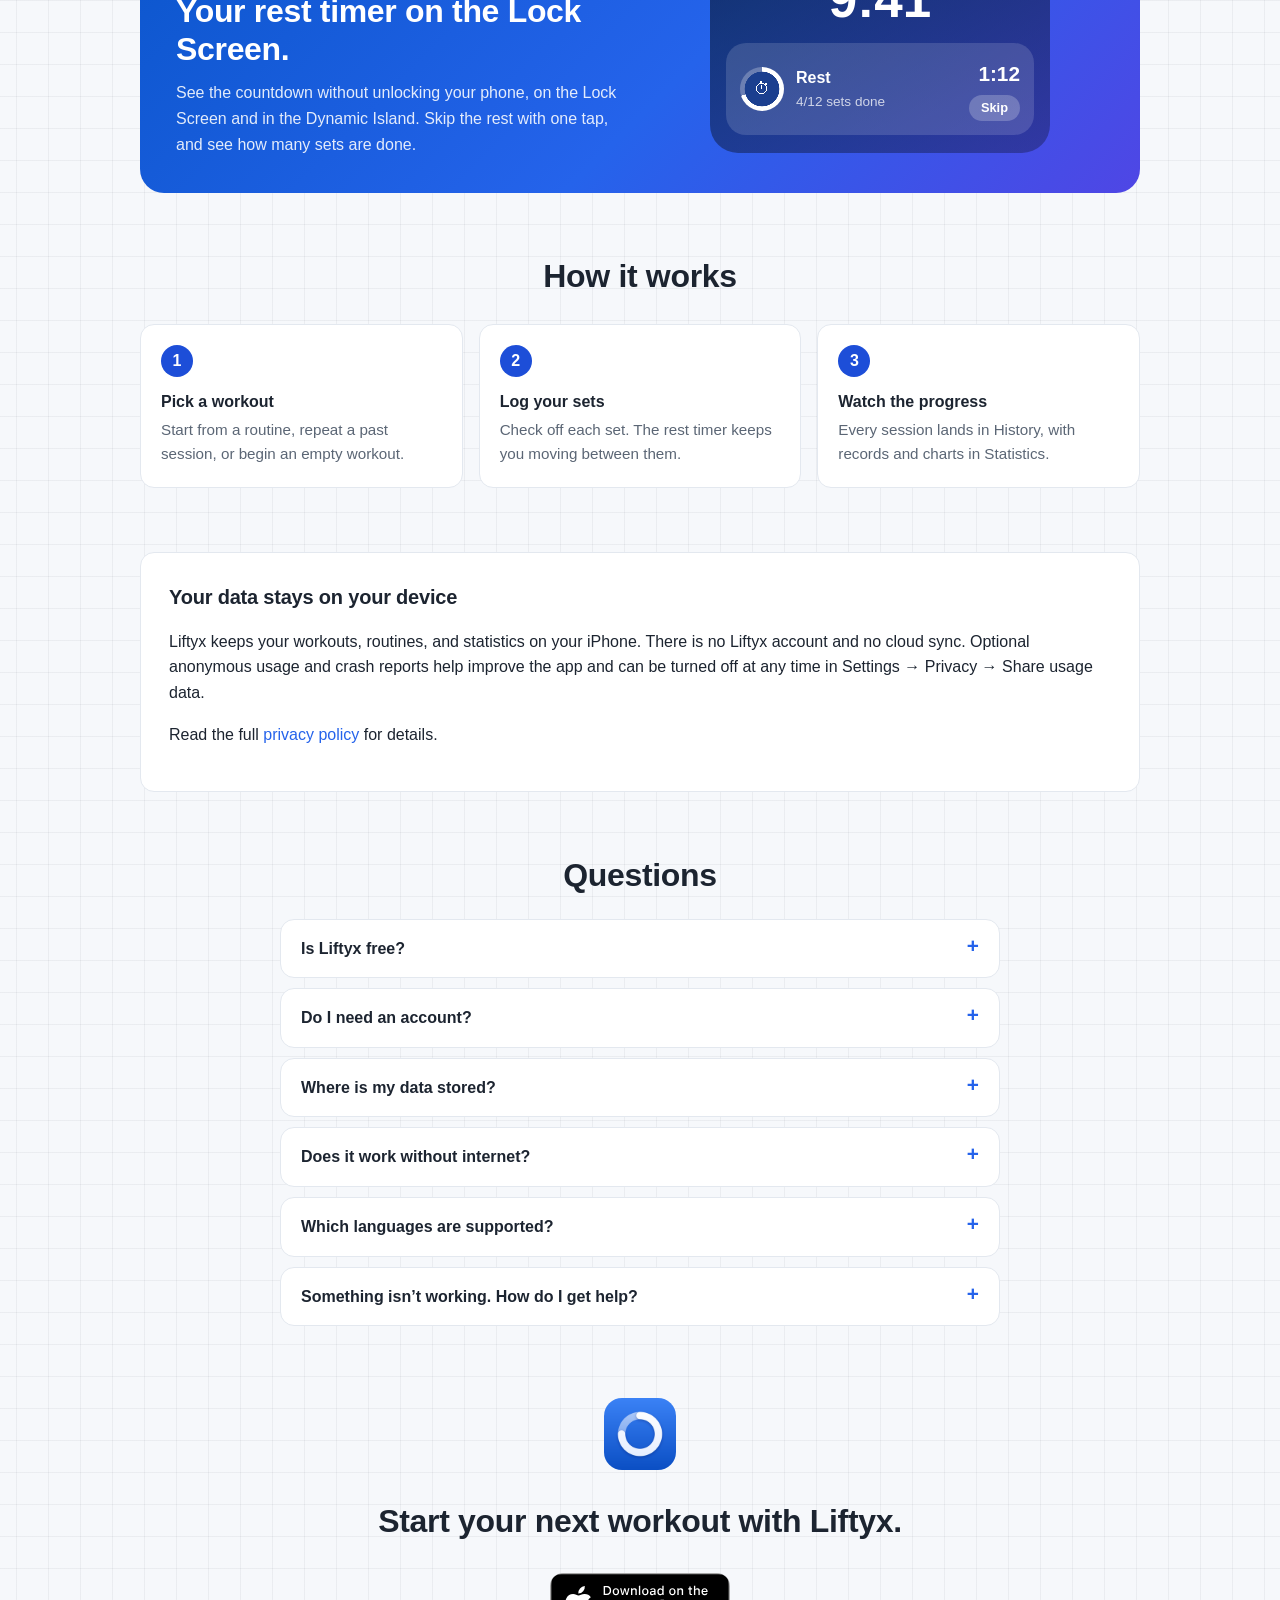
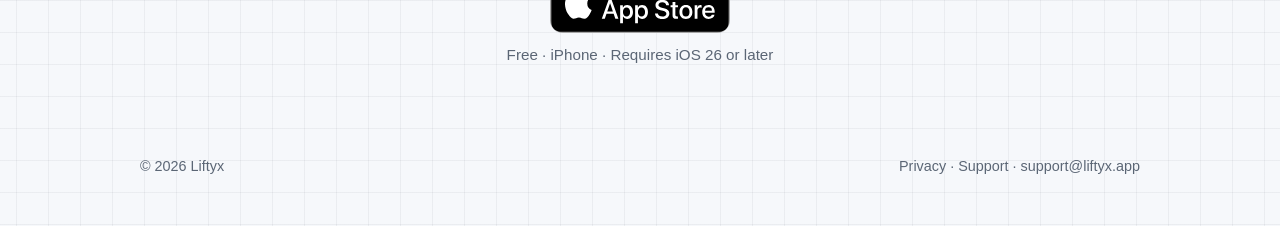
==== commit a0b31217: "docs: remove the hover highlight from feature cards" ====
--- a/index.html
+++ b/index.html
@@ -30,7 +30,7 @@
   <meta name="twitter:description" content="Log sets, build routines, and track progress without an account. No ads, no cloud sync — your data stays on your device.">
   <meta name="twitter:image" content="https://liftyx.app/assets/og-image-iphone.png">
   <meta name="twitter:image:alt" content="Liftyx app icon and name on a blue background">
-  <link rel="stylesheet" href="styles.css?v=2026-11-20-2">
+  <link rel="stylesheet" href="styles.css?v=2026-11-21-1">
   <script type="application/ld+json">
   {
     "@context": "https://schema.org",
--- a/styles.css
+++ b/styles.css
@@ -406,12 +406,6 @@
 
 .landing .features li {
   padding: 20px;
-  transition: border-color 0.15s ease, transform 0.15s ease;
-}
-
-.landing .features li:hover {
-  border-color: var(--accent);
-  transform: translateY(-2px);
 }
 
 .landing .features strong {
@@ -674,16 +668,6 @@
   }
 }
 
-@media (prefers-reduced-motion: reduce) {
-  .landing .features li {
-    transition: none;
-  }
-
-  .landing .features li:hover {
-    transform: none;
-  }
-}
-
 /* Footer */
 
 footer {
